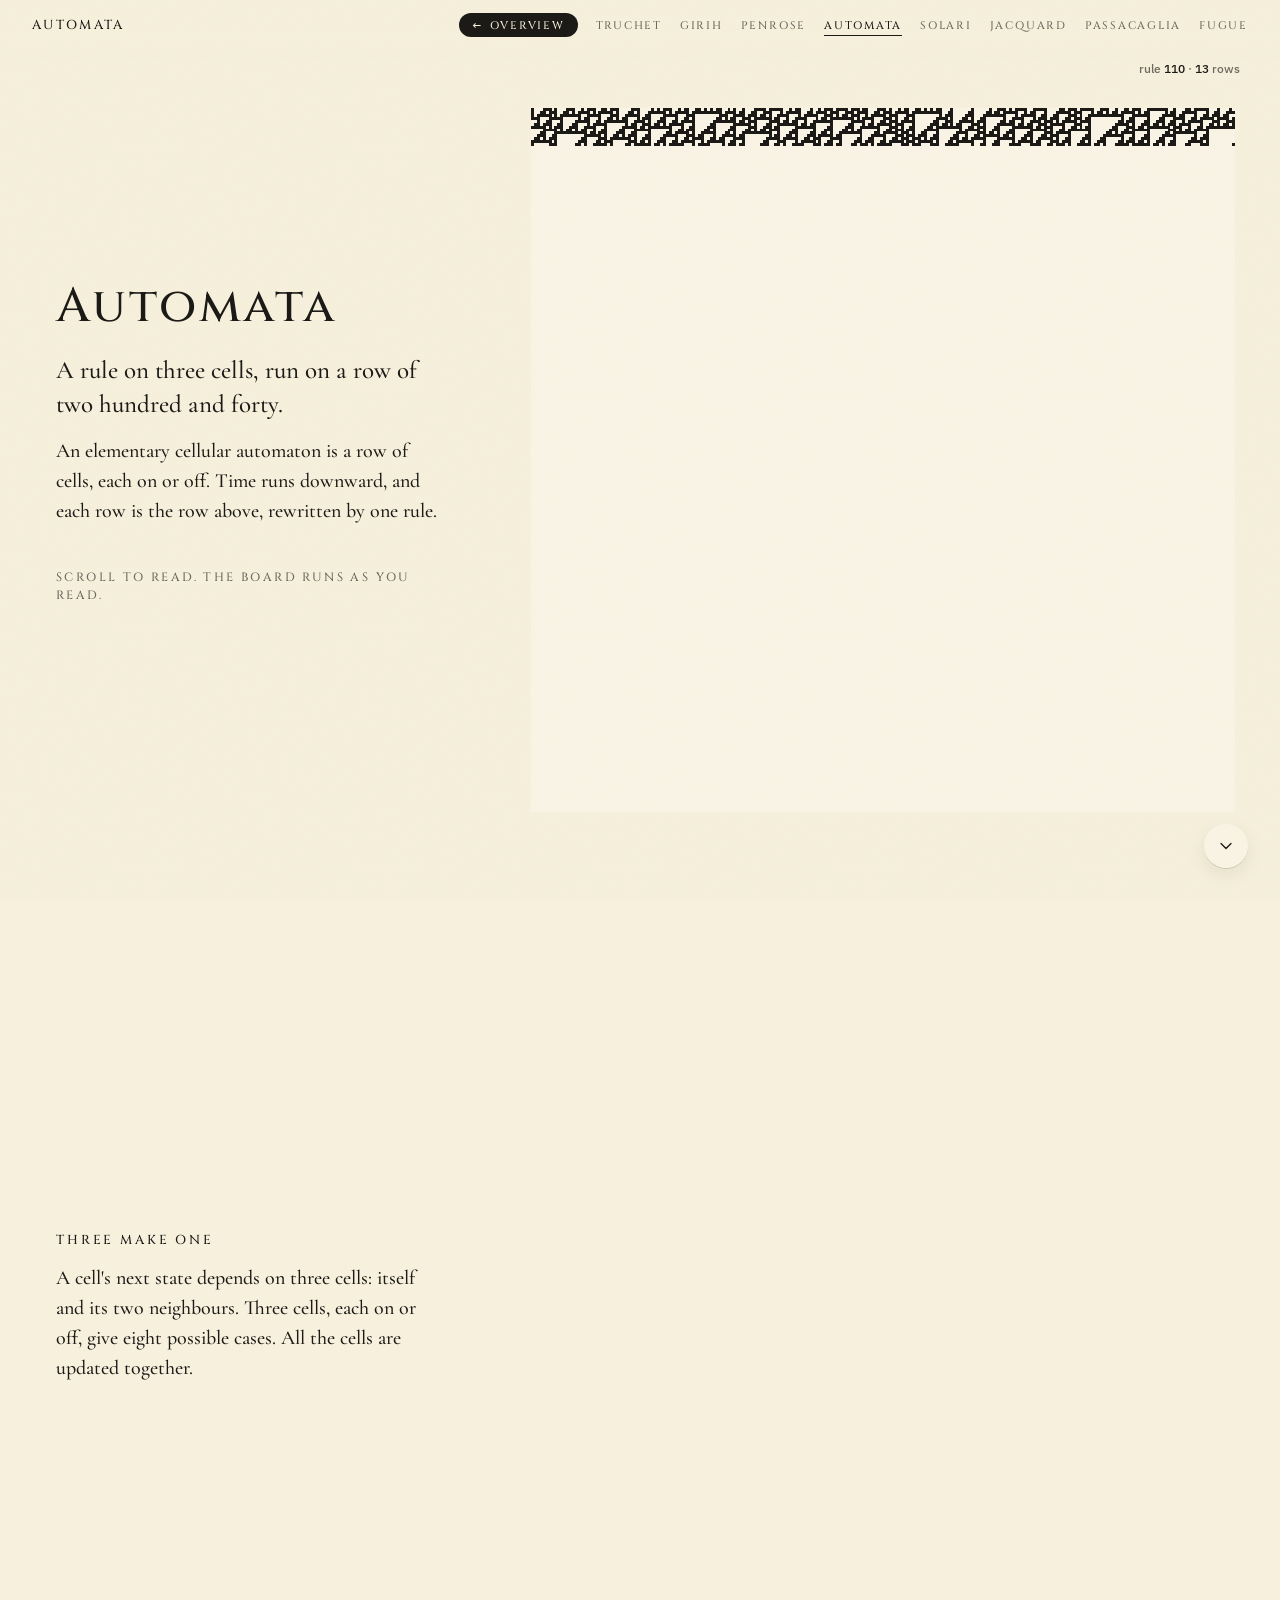
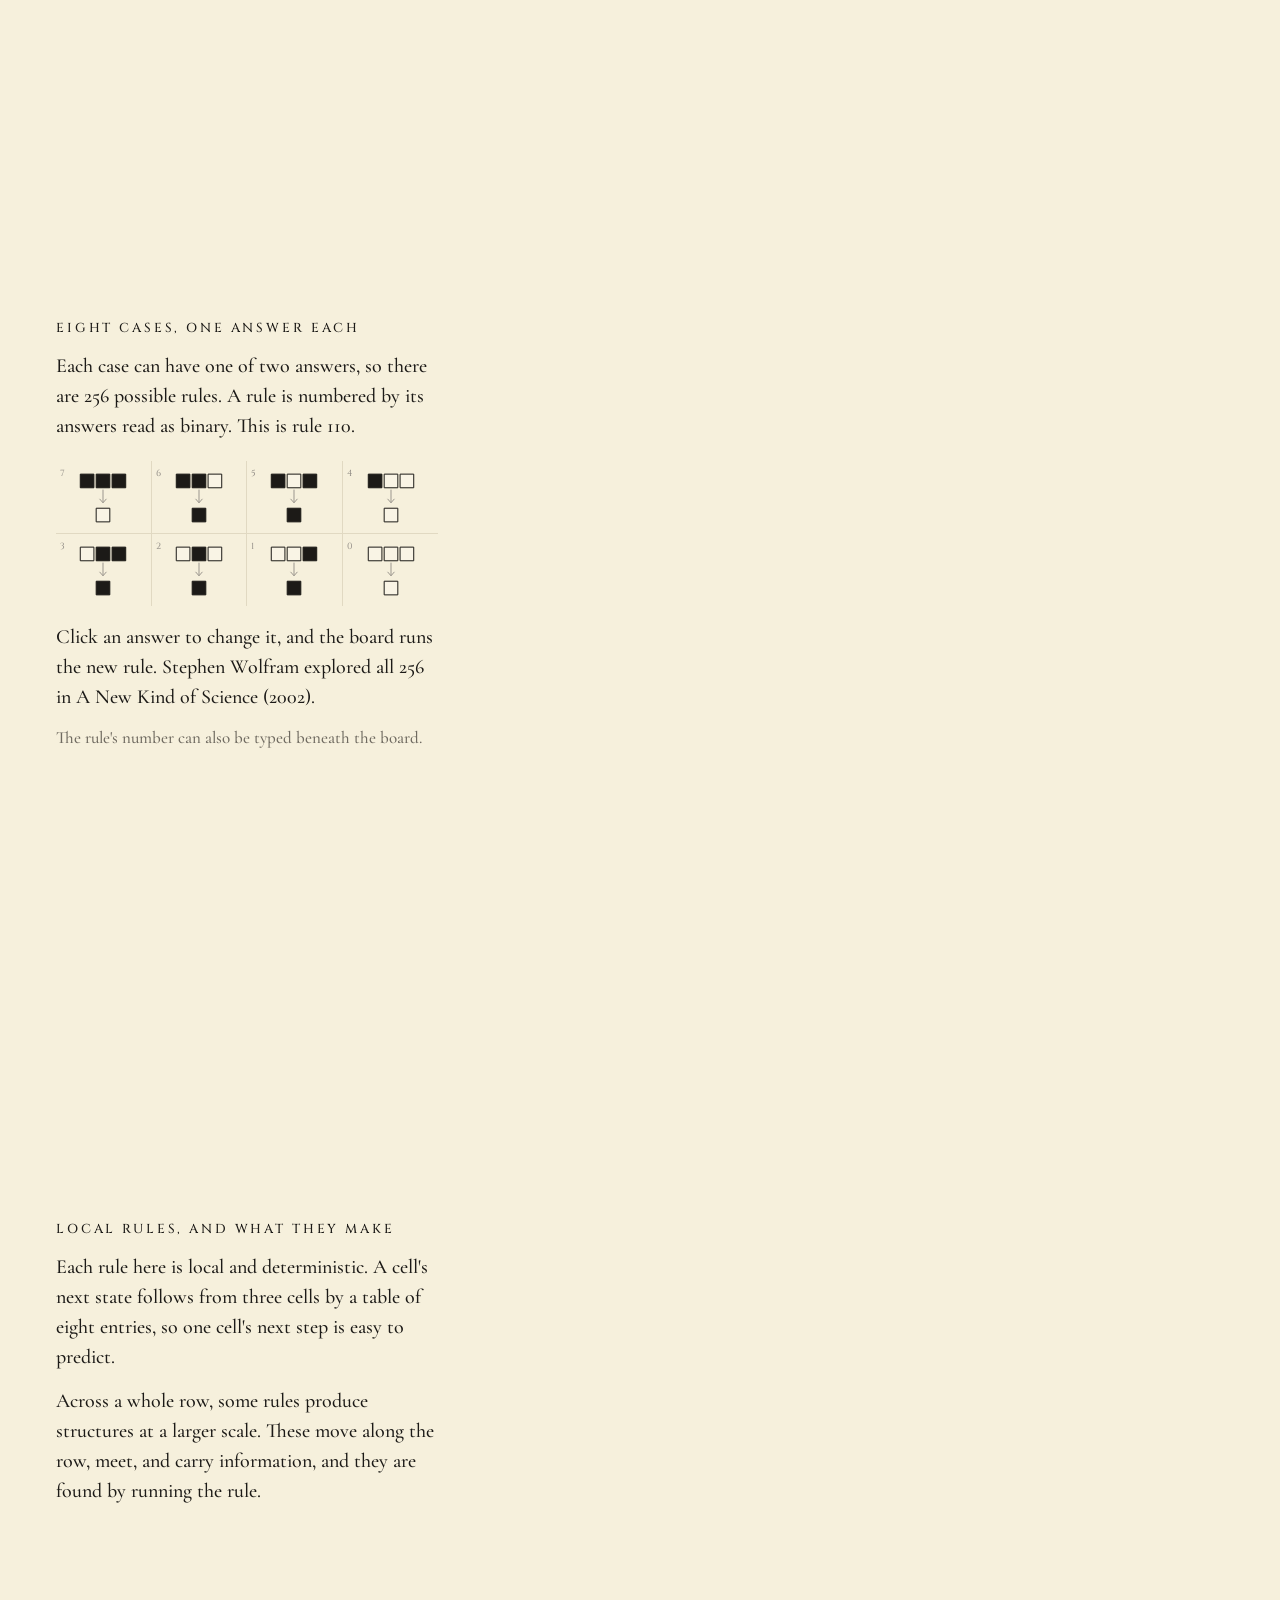
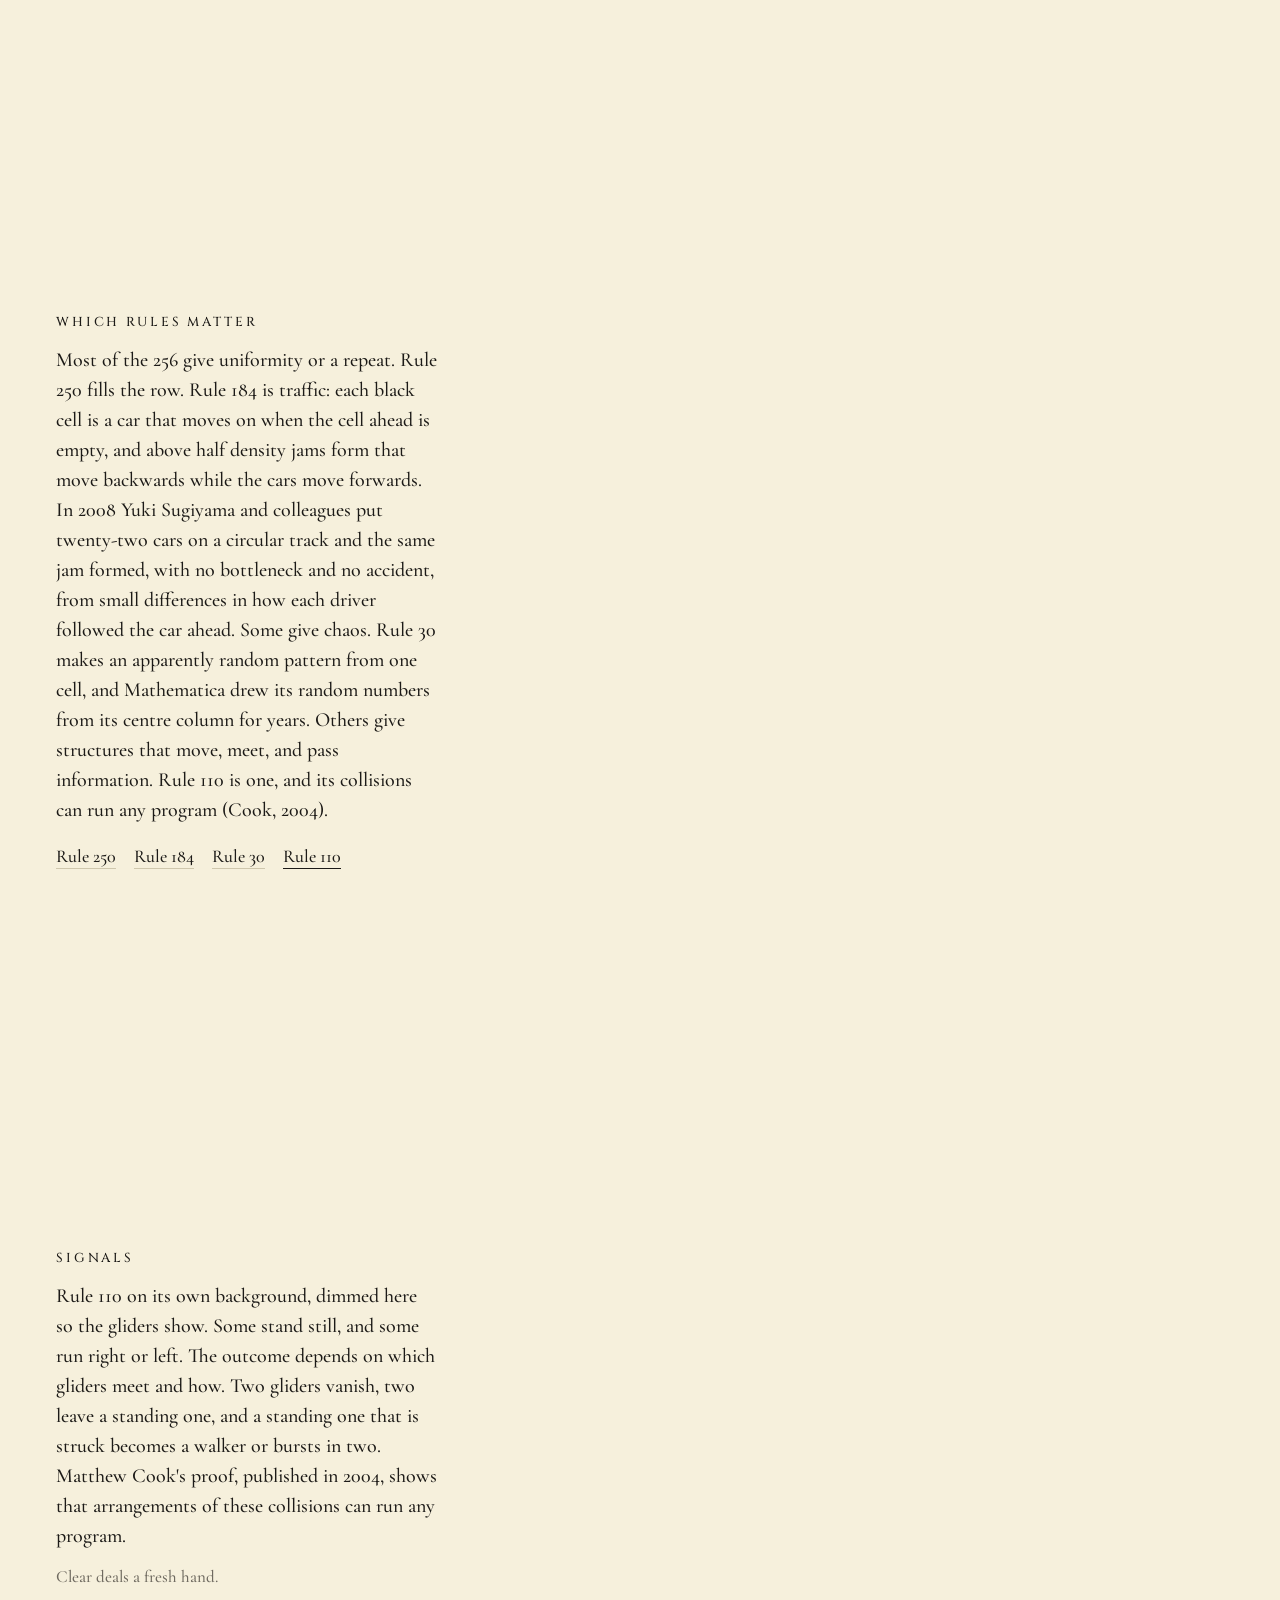
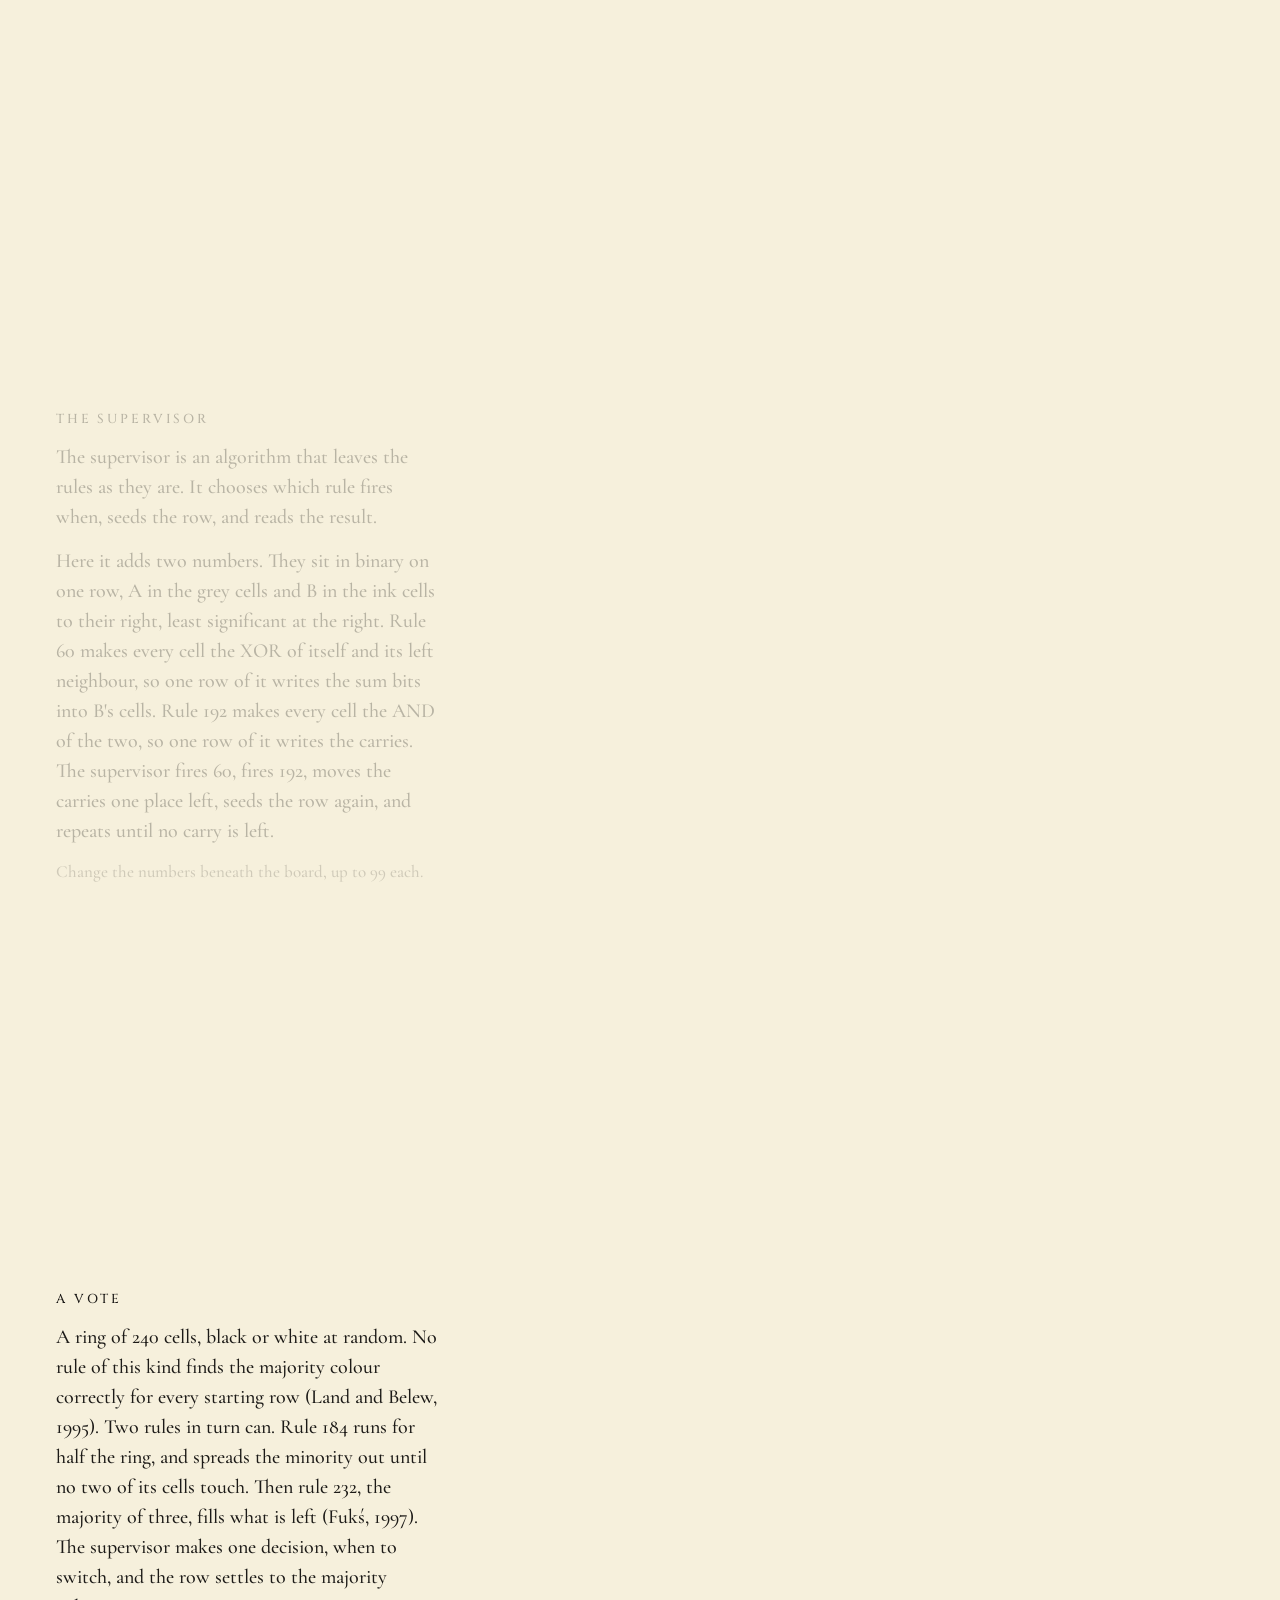
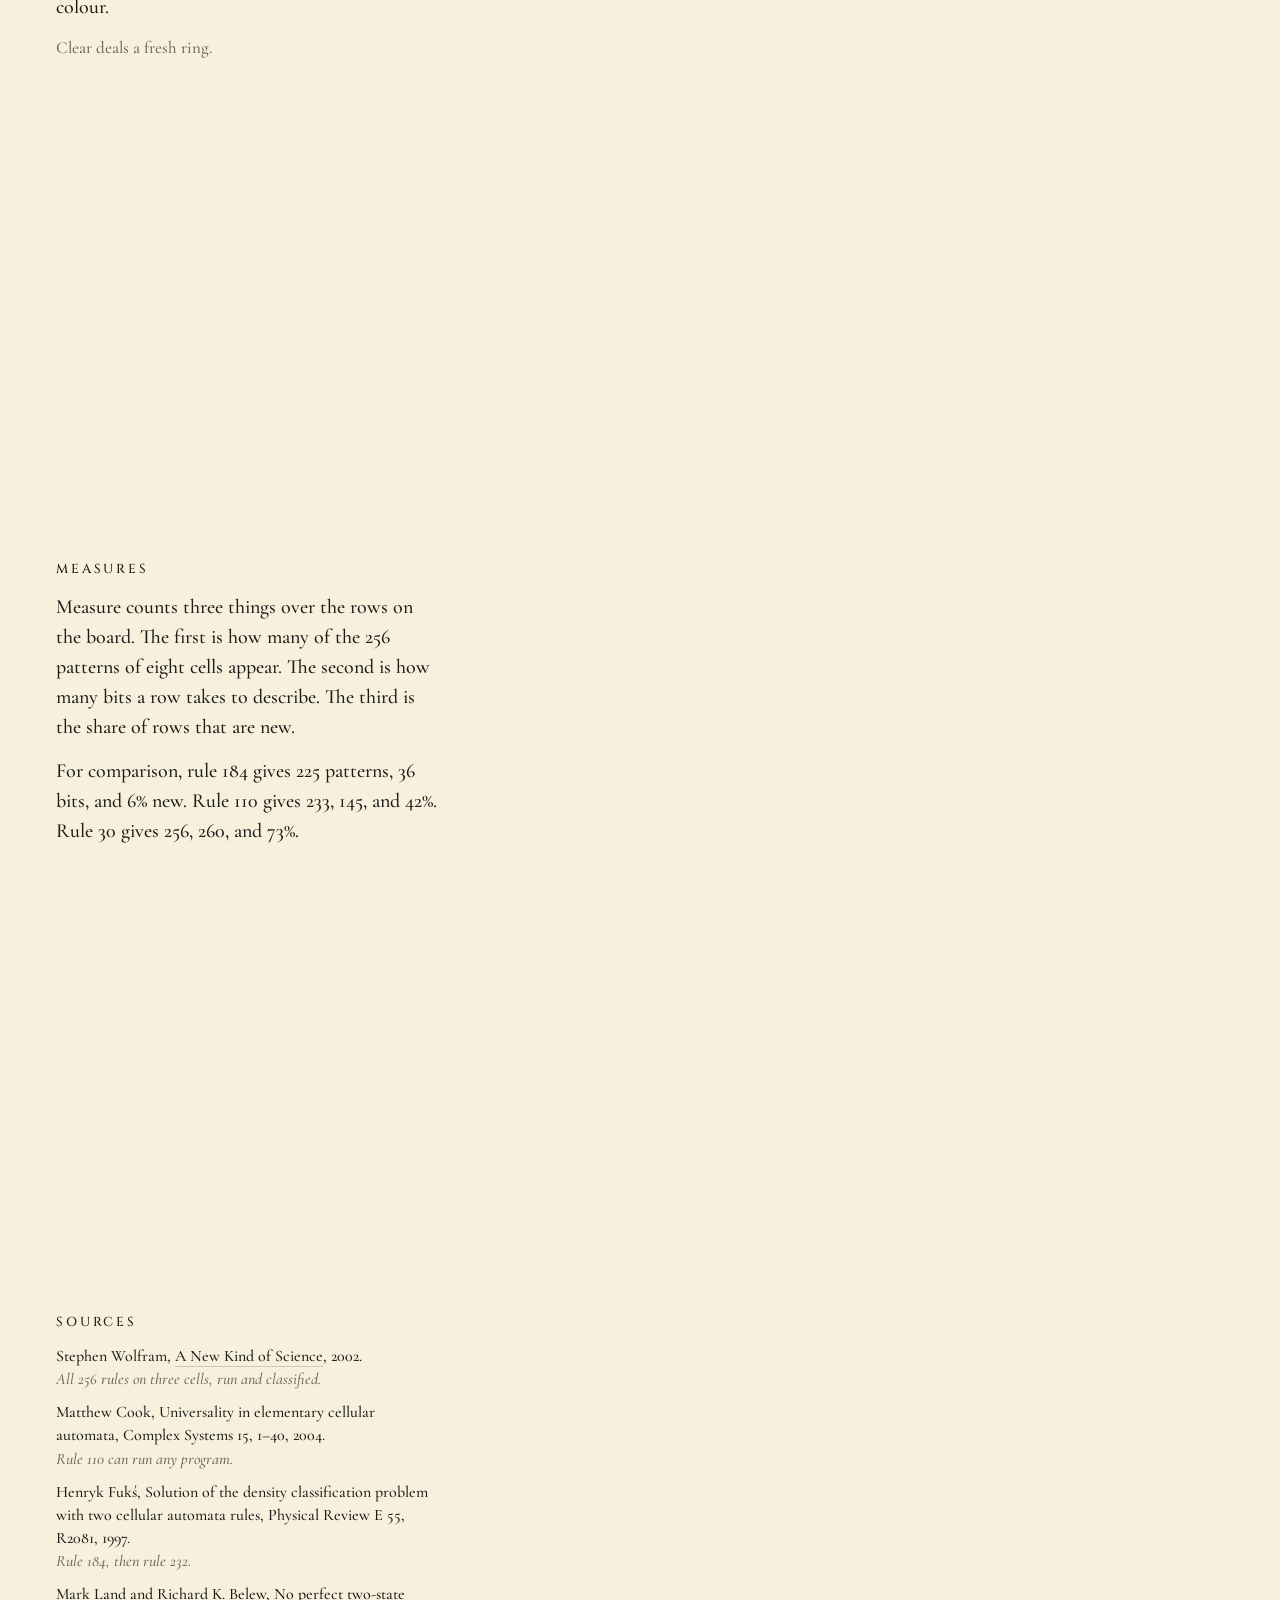
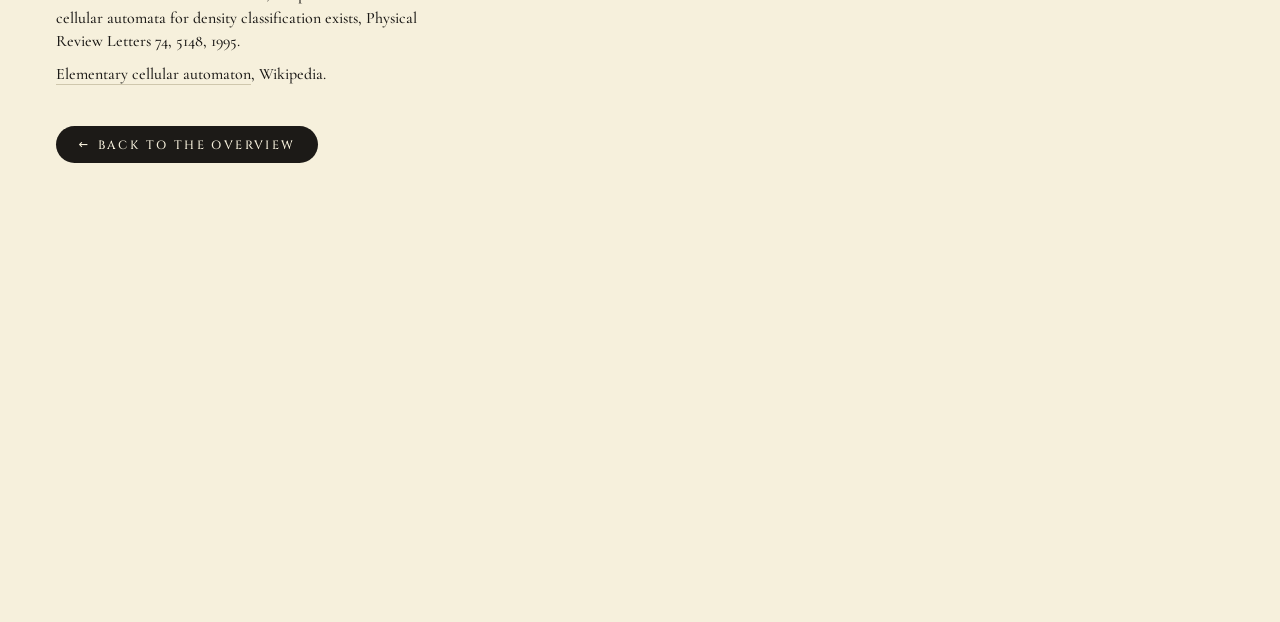
==== automata.html @ de3fa30e "The site as of 2026-10-13" ====
<!doctype html>
<html lang="en">
<head>
<meta charset="utf-8">
<meta name="robots" content="noindex, nofollow">
<meta name="viewport" content="width=device-width, initial-scale=1">
<title>Automata</title>
<link rel="stylesheet" href="https://fonts.googleapis.com/css2?family=Cinzel:wght@400;500;600&family=Cormorant+Garamond:ital,wght@0,500;0,600;1,500&family=IBM+Plex+Sans:ital,wght@0,400;0,500;0,600;1,400&display=swap">
<link rel="stylesheet" href="top.css?v=f32dc556">
<link rel="stylesheet" href="scroll.css?v=da4efe7e">
<style>
  /* the diagram: square cells, as large as the board allows */
  .board canvas { display: block; image-rendering: pixelated; cursor: crosshair; }
  .board.super { justify-content: flex-start; }
  /* what the example is doing, said above the board while it does it */
  .reading { position: absolute; top: 56px; left: 40px; right: 340px; margin: 0; font-size: 18px; line-height: 1.35; color: var(--ink); font-variant-numeric: tabular-nums; }
  /* a supervised example prints each row's meaning beside the row, the latest marked */
  .steps { position: absolute; inset: 0; pointer-events: none; }
  .steps p { position: absolute; right: 0; margin: 0; font-size: 15px; line-height: 18px; color: var(--ink); font-variant-numeric: tabular-nums; }
  .steps p b { font-family: var(--caps); font-weight: 500; font-size: 9px; letter-spacing: .12em; text-transform: uppercase; color: var(--muted); margin-right: 8px; }
  .steps p.now b { color: var(--warm); }
  .tools input { font-family: var(--sans); font-size: 12px; letter-spacing: 0; width: 3.2em; border: 0; border-bottom: 1px solid var(--line); background: none; color: var(--ink); text-align: center; padding: 0; }
  .tools input:focus { outline: none; border-bottom-color: var(--ink); }
  /* the rule as eight cases in the story: the three cells, an arrow down from the middle one, the cell it becomes */
  .cases { display: grid; grid-template-columns: repeat(4, 1fr); margin: 6px 0 16px; max-width: 26em; }
  .case { position: relative; padding: 12px 8px 10px; cursor: pointer; border-bottom: 1px solid rgba(207, 199, 173, .55); border-right: 1px solid rgba(207, 199, 173, .55); }
  .case:nth-child(4n) { border-right: 0; }
  .case:nth-last-child(-n+4) { border-bottom: 0; }
  .case svg { display: block; width: 48px; height: 50px; margin: 0 auto; overflow: visible; }
  .case .k { position: absolute; top: 6px; left: 4px; font-family: var(--caps); font-size: 9px; letter-spacing: .1em; color: var(--grey); }
  .case rect { stroke: var(--ink); stroke-width: 1; vector-effect: non-scaling-stroke; }
  .case path { stroke: var(--grey); fill: none; stroke-width: 1; stroke-linecap: round; stroke-linejoin: round; vector-effect: non-scaling-stroke; }
  @media (hover: hover) {
    .case:hover rect.out { stroke: var(--warm); stroke-width: 1.2; stroke-dasharray: 2 1.5; }
    .case:hover rect.out.on { fill: var(--plate) !important; }
    .case:hover rect.out.off { fill: var(--warm) !important; fill-opacity: .35; }
  }
  @media (max-width: 900px) { .reading { top: 50px; left: 12px; right: 12px; font-size: 15px; } .readout { display: none; } }
</style>
</head>
<body class="grain">
<header class="top">
  <a class="mark" href="#top">Automata</a>
  <nav class="nav"><a class="home" href="overview.html#scene=automata">Overview</a><a href="truchet.html">Truchet</a><a href="girih.html">Girih</a><a href="penrose.html">Penrose</a><a href="automata.html" class="here">Automata</a><a href="solari.html">Solari</a><a href="jacquard.html">Jacquard</a><a href="index.html">Passacaglia</a><a href="fugue.html">Fugue</a></nav>
</header>

<main class="scrolly">
  <div class="story">
    <section data-scene="row" id="top">
      <h1>Automata</h1>
      <p class="lead">A rule on three cells, run on a row of two hundred and forty.</p>
      <p>An elementary cellular automaton is a row of cells, each on or off. Time runs downward, and each row is the row above, rewritten by one rule.</p>
      <p class="cue">Scroll to read. The board runs as you read.</p>
    </section>
    <section data-scene="three">
      <h2>Three make one</h2>
      <p>A cell's next state depends on three cells: itself and its two neighbours. Three cells, each on or off, give eight possible cases. All the cells are updated together.</p>
    </section>
    <section data-scene="cases">
      <h2>Eight cases, one answer each</h2>
      <p>Each case can have one of two answers, so there are 256 possible rules. A rule is numbered by its answers read as binary. This is rule 110.</p>
      <div class="cases" id="cases"></div>
      <p>Click an answer to change it, and the board runs the new rule. Stephen Wolfram explored all 256 in A New Kind of Science (2002).</p>
      <p class="small">The rule's number can also be typed beneath the board.</p>
    </section>
    <section data-scene="local">
      <h2>Local rules, and what they make</h2>
      <p>Each rule here is local and deterministic. A cell's next state follows from three cells by a table of eight entries, so one cell's next step is easy to predict.</p>
      <p>Across a whole row, some rules produce structures at a larger scale. These move along the row, meet, and carry information, and they are found by running the rule.</p>
    </section>
    <section data-scene="kinds">
      <h2>Which rules matter</h2>
      <p>Most of the 256 give uniformity or a repeat. Rule 250 fills the row. Rule 184 is traffic: each black cell is a car that moves on when the cell ahead is empty, and above half density jams form that move backwards while the cars move forwards. In 2008 Yuki Sugiyama and colleagues put twenty-two cars on a circular track and the same jam formed, with no bottleneck and no accident, from small differences in how each driver followed the car ahead. Some give chaos. Rule 30 makes an apparently random pattern from one cell, and Mathematica drew its random numbers from its centre column for years. Others give structures that move, meet, and pass information. Rule 110 is one, and its collisions can run any program (Cook, 2004).</p>
      <div class="picks" id="kinds"><button data-rule="250">Rule 250</button><button data-rule="184">Rule 184</button><button data-rule="30">Rule 30</button><button data-rule="110">Rule 110</button></div>
    </section>
    <section data-scene="signals">
      <h2>Signals</h2>
      <p>Rule 110 on its own background, dimmed here so the gliders show. Some stand still, and some run right or left. The outcome depends on which gliders meet and how. Two gliders vanish, two leave a standing one, and a standing one that is struck becomes a walker or bursts in two. Matthew Cook's proof, published in 2004, shows that arrangements of these collisions can run any program.</p>
      <p class="small">Clear deals a fresh hand.</p>
    </section>
    <section data-scene="adder">
      <h2>The supervisor</h2>
      <p>The supervisor is an algorithm that leaves the rules as they are. It chooses which rule fires when, seeds the row, and reads the result.</p>
      <p>Here it adds two numbers. They sit in binary on one row, A in the grey cells and B in the ink cells to their right, least significant at the right. Rule 60 makes every cell the XOR of itself and its left neighbour, so one row of it writes the sum bits into B's cells. Rule 192 makes every cell the AND of the two, so one row of it writes the carries. The supervisor fires 60, fires 192, moves the carries one place left, seeds the row again, and repeats until no carry is left.</p>
      <p class="small">Change the numbers beneath the board, up to 99 each.</p>
    </section>
    <section data-scene="vote">
      <h2>A vote</h2>
      <p>A ring of 240 cells, black or white at random. No rule of this kind finds the majority colour correctly for every starting row (Land and Belew, 1995). Two rules in turn can. Rule 184 runs for half the ring, and spreads the minority out until no two of its cells touch. Then rule 232, the majority of three, fills what is left (Fukś, 1997). The supervisor makes one decision, when to switch, and the row settles to the majority colour.</p>
      <p class="small">Clear deals a fresh ring.</p>
    </section>
    <section data-scene="measure">
      <h2>Measures</h2>
      <p>Measure counts three things over the rows on the board. The first is how many of the 256 patterns of eight cells appear. The second is how many bits a row takes to describe. The third is the share of rows that are new.</p>
      <p>For comparison, rule 184 gives 225 patterns, 36 bits, and 6% new. Rule 110 gives 233, 145, and 42%. Rule 30 gives 256, 260, and 73%.</p>
    </section>
    <section data-scene="free">
      <h2>Sources</h2>
      <ol class="refs">
        <li>Stephen Wolfram, <a href="https://www.wolframscience.com/nks/">A New Kind of Science</a>, 2002.<span>All 256 rules on three cells, run and classified.</span></li>
        <li>Matthew Cook, Universality in elementary cellular automata, Complex Systems 15, 1–40, 2004.<span>Rule 110 can run any program.</span></li>
        <li>Henryk Fukś, Solution of the density classification problem with two cellular automata rules, Physical Review E 55, R2081, 1997.<span>Rule 184, then rule 232.</span></li>
        <li>Mark Land and Richard K. Belew, No perfect two-state cellular automata for density classification exists, Physical Review Letters 74, 5148, 1995.</li>
        <li><a href="https://en.wikipedia.org/wiki/Elementary_cellular_automaton">Elementary cellular automaton</a>, Wikipedia.</li>
      </ol>
      <p class="back"><a href="overview.html#scene=automata">Back to the overview</a></p>
    </section>
  </div>

  <div class="hold">
    <p class="reading" id="read"></p>
    <div class="board" id="board"><canvas id="cv" width="240" height="240" aria-label="the space-time diagram, time downward"></canvas><div class="steps" id="steps" aria-hidden="true"></div></div>
    <div class="readout" id="readout"></div>
    <div class="tools" id="tools">
      <div class="grp" id="g-run"><button id="run">Run</button><button id="step">Step</button><button id="reset">Clear</button></div>
      <div class="grp" id="g-start"><span class="lbl">Start</span><button class="ring" data-start="random">Random</button><button class="ring" data-start="one">One cell</button></div>
      <div class="grp" id="g-rule"><span class="lbl">Rule</span><input type="text" id="rule" value="110" inputmode="numeric" aria-label="rule number"></div>
      <div class="grp" id="g-sum"><input type="text" id="a" value="7" inputmode="numeric" aria-label="first number"><span class="lbl">+</span><input type="text" id="b" value="5" inputmode="numeric" aria-label="second number"><button id="add">Add</button></div>
      <div class="grp" id="g-measure"><button id="measure">Measure</button></div>
    </div>
  </div>
</main>
<script src="scroll.js?v=a047a0cb"></script>
<script>
const $ = id => document.getElementById(id);
let measured = null, plain = { W: 240, H: 240, pace: 1 };   // the measures once taken; the size and pace of a passage that is not an example
let W = 240, H = 240;
const cv = document.getElementById("cv"), ctx = cv.getContext("2d");
let rule = 110, start = "random", running = false, timer = null;
let rows = [], seed = null, history = [], total = 0;   // total: the index of the last row computed
let masks = [];                                         // for each row on show, which cells are rule 110's background (Signals only)
let edges = null;                                       // null: a ring; [left, right]: fixed cells beyond the ends
let scene = null, state = {}, deals = 0;                // the example in play, what it remembers about this run, and how many hands of gliders

function setSize(w, h = 240) { W = w; H = h; cv.width = W; cv.height = H; fitCanvas(); }
function firstRow() {
  if (scene) return scene.start();
  const r = new Uint8Array(W);
  if (start === "random") { for (let i = 0; i < W; i++) r[i] = Math.random() < .5 ? 1 : 0; }
  else r[W >> 1] = 1;
  return r;
}
function nextRow(r) {
  const out = new Uint8Array(W);
  for (let i = 0; i < W; i++) {
    const l = i > 0 ? r[i - 1] : (edges ? edges[0] : r[W - 1]);
    const rr = i < W - 1 ? r[i + 1] : (edges ? edges[1] : r[0]);
    out[i] = (rule >> ((l << 2) | (r[i] << 1) | rr)) & 1;
  }
  return out;
}
function reset() {
  stop();
  state = {};
  if (!scene) setSize(plain.W, plain.H);
  seed = firstRow();
  rows = [seed]; history = [seed]; total = 0;
  masks = scene && scene.dim ? [scene.mask ? scene.mask(seed, "seed") : etherMask(seed)] : [];
  clearMeasures(); draw();
  updateRead(); drawSteps();
  if (scene && scene.auto) run();                     // a supervised scene runs on its own
}
function step() {
  const r = nextRow(rows[rows.length - 1]);
  rows.push(r); history.push(r); total++;
  if (scene && scene.dim) masks.push(etherMask(r));
  if (rows.length > H) { rows.shift(); if (masks.length) masks.shift(); }
  if (history.length > 2000) history.shift();
  if (scene && scene.watch) scene.watch(r);
}
function advance() { if (scene && scene.tick) scene.tick(); else step(); }   // a supervised scene orders its own rules
function show() { draw(); counts(); updateRead(); drawSteps(); }
// a supervised scene's lines, one beside the row it explains, the latest marked
function drawSteps() {
  const box = document.getElementById("steps");
  if (!scene || !scene.lines) { box.innerHTML = ""; return; }
  const lines = scene.lines(), rect = cv.getBoundingClientRect(), brect = document.getElementById("board").getBoundingClientRect();
  const rowH = rect.height / H, left = rect.right - brect.left + 24, top = rect.top - brect.top, first = total - (rows.length - 1);
  box.innerHTML = "";
  lines.forEach((l, i) => {
    const y = l.row - first; if (y < 0 || y >= H) return;
    const p = document.createElement("p");
    p.innerHTML = (l.label ? `<b>${l.label}</b>` : "") + l.text;
    if (i === lines.length - 1) p.className = "now";
    p.style.left = `${left}px`; p.style.top = `${top + y * rowH + (rowH - 18) / 2}px`;
    box.appendChild(p);
  });
}
function draw() {
  const img = ctx.createImageData(W, H), d = img.data;
  for (let y = 0; y < H; y++) {
    const r = rows[y], m = masks[y];
    for (let x = 0; x < W; x++) {
      const on = r ? r[x] : 0, k = (y * W + x) * 4;
      if (m && m[x]) { if (on) { d[k] = 0xcd; d[k + 1] = 0xc8; d[k + 2] = 0xbb; } else { d[k] = 0xf9; d[k + 1] = 0xf4; d[k + 2] = 0xe5; } }   // the background, dimmed
      else if (m && !on) { d[k] = 0xef; d[k + 1] = 0xd5; d[k + 2] = 0xb2; }                                                              // inside a glider, its white cells warmed
      else if (on) { d[k] = 0x1c; d[k + 1] = 0x1a; d[k + 2] = 0x17; }
      else if (scene && scene.markRow !== undefined && total - (rows.length - 1) + y === scene.markRow) { d[k] = 0xef; d[k + 1] = 0xd5; d[k + 2] = 0xb2; }   // the row where the supervisor switched
      else { d[k] = 0xf9; d[k + 1] = 0xf4; d[k + 2] = 0xe5; }
      d[k + 3] = 255;
    }
  }
  ctx.putImageData(img, 0, 0);
}
function run() {
  if (running) return stop();
  running = true; $("run").textContent = "Pause";
  let frame = 0;
  const tick = () => {                                                              // one row a frame, so the rows can be watched arriving; a supervised scene sets its own pace
    if (++frame % ((scene && scene.pace) || plain.pace || 1) === 0) { advance(); show(); }
    if (scene && scene.finished && scene.finished()) return stop();
    timer = requestAnimationFrame(tick);
  };
  timer = requestAnimationFrame(tick);
}
function stop() {
  running = false; $("run").textContent = "Run";
  if (timer) cancelAnimationFrame(timer); timer = null;
}

// the examples: each sets a rule, the edges and the first row, and reads the diagram back in words
const count = r => { let n = 0; for (let i = 0; i < r.length; i++) n += r[i]; return n; };
const last = () => rows[rows.length - 1];
const plural = (n, one, many) => n === 1 ? one : many;
// rule 110's background, and its gliders cut from it: each string starts where the background does and ends where it starts again
const ETHER = "00010011011111".split("").map(Number);
const GLIDERS = {
  A:  "000100110111110001001101001101111100010011011111",   // runs right, two cells every three rows
  D:  "00010011011111000111111001101111100010011011111",    // walks right, two cells every ten rows
  C:  "000100110111110001110110101111100010011011111",      // stands still
  C2: "0001001101111100000010011011111",                    // stands still
  C3: "000100110111110100111001101111100010011011111",      // stands still
  B:  "000100110111110001111100010011011111",               // runs left, two cells every four rows
  E:  "000100110111110000000010011011111",                  // runs left, four cells every fifteen rows
};
const FIRST_DEAL = [2, "C", 1, "E", 1, "D", 1, "C"];        // numbers are stretches of background, fourteen cells each
function dealGliders() {
  const pick = a => a[Math.floor(Math.random() * a.length)];
  const names = [pick(["A", "A", "D"]), pick(["C", "C2", "C3"]), pick(["B", "E", "E"])];
  for (let i = Math.random() < .5 ? 1 : 2; i > 0; i--) names.push(pick(Object.keys(GLIDERS)));
  for (let i = names.length - 1; i > 0; i--) { const j = Math.floor(Math.random() * (i + 1)); [names[i], names[j]] = [names[j], names[i]]; }
  const parts = [];
  for (const n of names) parts.push(pick([1, 1, 2]), n);
  const width = p => p.reduce((s, x) => s + (typeof x === "number" ? 14 * x : GLIDERS[x].length), 0);
  while (width(parts) > 300 && parts.length > 6) parts.splice(parts.length - 2, 2);
  return parts;
}
function etherRow(parts) {
  let s = "";
  for (const p of parts) s += typeof p === "number" ? ETHER.join("").repeat(p) : GLIDERS[p];
  setSize(s.length);
  return Uint8Array.from(s, Number);
}
function isEther(r, i) {            // the 28 cells around i match the background in some phase
  for (let d = 0; d < 14; d++) {
    let ok = true;
    for (let j = -14; j < 14 && ok; j++) if (r[(i + j + W) % W] !== ETHER[(((j + d) % 14) + 14) % 14]) ok = false;
    if (ok) return true;
  }
  return false;
}
function etherMask(r) {             // 1 where the row is background
  const e = new Uint8Array(W);
  for (let i = 0; i < W; i++) e[i] = isEther(r, i) ? 1 : 0;
  return e;
}
function gliders(e) {               // how many separate disturbances of the background the row holds
  let any = 0, n = 0;
  for (let i = 0; i < W; i++) { any += e[i]; if (!e[i] && e[(i - 1 + W) % W]) n++; }
  return any ? n : 1;
}
const SCENES = {
  signals: {
    rule: 110, edges: null,
    dim: true,
    start() { return etherRow(deals++ ? dealGliders() : FIRST_DEAL); },
    read() {
      const n = gliders(masks[masks.length - 1]);
      return n ? `${n} ${plural(n, "glider", "gliders")} on the background` : "no gliders left: Clear deals a fresh hand";
    },
  },
};
// the supervisor: an algorithm over the rules that never touches one. It chooses which rule
// fires when, seeds the row, and reads it. showRule changes the rule on show without leaving
// the scene, as setRule would
function showRule(n) { rule = n; document.getElementById("rule").value = n; drawCases(); }
const NB = 8;                                    // bits a number may have on the adder's row: two numbers up to 99, a sum under 256
const bits = (n, w = NB) => n.toString(2).padStart(w, "0");
const trim = s => s.replace(/^0+(?=\d)/, "");
SCENES.adder = {
  rule: 60, edges: [0, 0], W: 2 * NB + 2, H: 26, dim: true, pace: 66, auto: true,
  input() {
    const a = Math.max(0, Math.min(99, +document.getElementById("a").value | 0)), b = Math.max(0, Math.min(99, +document.getElementById("b").value | 0));
    document.getElementById("a").value = a; document.getElementById("b").value = b; return [a, b];
  },
  seedRow(a, b) {
    const r = new Uint8Array(W);
    for (let i = 0; i < NB; i++) { const x = W - 2 - 2 * i; r[x] = (a >> i) & 1; r[x + 1] = (b >> i) & 1; }
    return r;
  },
  odd(r) { let n = 0; for (let i = 0; i < NB; i++) n |= r[W - 1 - 2 * i] << i; return n; },   // the number written in B's cells
  mask() { const m = new Uint8Array(W); for (let x = 0; x < W; x += 2) m[x] = 1; return m; },   // A's cells grey, B's cells ink and warm, on every row; the results land in B's cells
  width() { return Math.max(1, (state.a + state.b).toString(2).length); },   // digits enough for the sum
  bin(n) { return bits(n, this.width()); },
  start() {
    const [a, b] = this.input();
    Object.assign(state, { a, b, sum: a, carry: b, round: 0, phase: 0, done: false, log: [], lines: [] });
    setSize(2 * this.width() + 2, this.H);             // only the columns the sum needs, so the cells are large
    showRule(60);
    state.lines.push({ row: 0, label: "seed", text: `A is ${a}, ${this.bin(a)}, in the grey cells; B is ${b}, ${this.bin(b)}, in the ink cells` });
    return this.seedRow(a, b);
  },
  lines() { return state.lines; },
  push(r) { rows.push(r); history.push(r); total++; masks.push(this.mask()); },
  tick() {
    if (state.done) return;
    const seedRow = this.seedRow(state.sum, state.carry);
    if (state.phase === 0) {
      showRule(60); const r = nextRow(seedRow); this.push(r); state.next = this.odd(r); state.phase = 1;
      state.lines.push({ row: total, label: "rule 60", text: `each B cell becomes A xor B: the sum bits, ${this.bin(state.next)}` });
    } else if (state.phase === 1) {
      showRule(192); const r = nextRow(seedRow); this.push(r); const c = this.odd(r);
      state.round++; state.log.push([state.next, c]); state.sum = state.next; state.carry = c << 1; state.phase = 2;
      state.lines.push({ row: total, label: "rule 192", text: c ? `each B cell becomes A and B: the carries, ${this.bin(c)}` : `each B cell becomes A and B: no carry, so ${this.bin(state.sum)} is the sum, ${state.sum}` });
    } else {
      if (state.carry === 0) { state.done = true; return; }
      this.push(this.seedRow(state.sum, state.carry)); state.phase = 0;
      state.lines.push({ row: total, label: "seed", text: `A takes the sum bits, ${this.bin(state.sum)}; B the carries moved one place left, ${this.bin(state.carry)}` });
    }
  },
  finished() { return state.done; },
  read() {
    const { a, b, round, phase, done, sum, carry, log, next } = state;
    if (done) return `${a} + ${b} = ${sum}, in ${round} ${plural(round, "round", "rounds")}. The cells did every XOR and AND. The supervisor only chose which rule fired when.`;
    if (round === 0 && phase === 0) return `Adding ${a} and ${b}. Two numbers in binary on one row, A in grey, B in ink. The supervisor fires rule 60 first.`;
    if (phase === 1) return `Round ${round + 1}. Rule 60 has fired: each B cell is now A xor B, the sum bits ${this.bin(next)}. Next the supervisor fires rule 192 on the same seed, for the carries.`;
    if (phase === 2) {
      const [s, c] = log[log.length - 1];
      return c ? `Round ${round}. Rule 192 has fired: each B cell is now A and B, the carries ${this.bin(c)}. The supervisor moves them one place left and seeds the row again.`
               : `Round ${round}. Rule 192 has fired and found no carry, so the sum stands: ${this.bin(s)}, which is ${s}.`;
    }
    return `Round ${round + 1}. Seeded again: A holds the sum so far, ${this.bin(sum)}, and B the carries, ${this.bin(carry)}. Rule 60 next.`;
  },
};
SCENES.vote = {
  rule: 184, edges: null, W: 240, H: 240, pace: 1, auto: true,
  markRow: 120,
  start() {
    const r = new Uint8Array(W); do { for (let i = 0; i < W; i++) r[i] = Math.random() < .5 ? 1 : 0; } while (count(r) * 2 === W);
    showRule(184); state.done = false;
    state.lines = [{ row: 0, label: "rule 184", text: `${count(r)} black, ${W - count(r)} white. Black moves right, white left; pairs that meet annihilate` }];
    return r;
  },
  lines() { return state.lines; },
  tick() {
    if (state.done) return;
    if (total < this.markRow) { if (rule !== 184) showRule(184); step(); }
    else {
      if (rule !== 232) { showRule(232); state.lines.push({ row: total, label: "rule 232", text: "the supervisor switches: each cell now takes the majority of its three" }); }
      step(); const r = last(), q = rows[rows.length - 2];
      if (r.every((v, i) => v === q[i])) { state.done = true; const b = count(seed), now = count(r); state.lines.push({ row: total, label: "settled", text: now === W ? `all black: black had the majority, ${b} to ${W - b}` : now === 0 ? `all white: white had the majority, ${W - b} to ${b}` : "mixed" }); }
    }
  },
  finished() { return state.done; },
  read() {
    const b = count(seed), w = W - b, now = count(last()), head = `${b} black and ${w} white at the start.`;
    if (total < this.markRow) return `Which colour has the majority? ${head} Rule 184 running, row ${total} of ${this.markRow}. ${now} black now.`;
    if (!state.done) return `${head} The supervisor switched to rule 232 at row ${this.markRow}. ${now} black now.`;
    const colour = now === W ? "all black" : now === 0 ? "all white" : "mixed";
    return `${head} Settled ${colour} at row ${total}: ${(now === W) === (b > w) && colour !== "mixed" ? "the majority, decided exactly by two rules and one switch" : "not the majority this time"}.`;
  },
};
function setScene(key) {
  if (SCENES[key] !== scene) deals = 0;                 // a fresh visit starts with the first deal
  scene = SCENES[key] || null;
  if (scene) { rule = scene.rule; edges = scene.edges; start = "scene"; $("board").classList.toggle("super", !!scene.lines); setSize(scene.W || 240, scene.H || 240); }
  else { edges = null; if (start === "scene") start = "random"; setSize(plain.W, plain.H); }
  $("board").classList.toggle("super", !!(scene && scene.lines)); fitCanvas();
  $("rule").value = rule; drawCases(); syncButtons();
  reset();
}
// what the example is doing, said above the board while it does it
function updateRead() { $("read").textContent = scene ? scene.read() : ""; }
function syncButtons() {
  document.querySelectorAll("#g-start button").forEach(b => b.classList.toggle("on", !scene && b.dataset.start === start));
  document.querySelectorAll("#kinds button").forEach(b => b.classList.toggle("on", !scene && +b.dataset.rule === rule));
}

// the rule as eight cases, the answer under each
function drawCases() {
  const box = document.getElementById("cases");
  box.innerHTML = "";
  for (let k = 7; k >= 0; k--) {
    const bit = (rule >> k) & 1;
    const div = document.createElement("div");
    div.className = "case"; div.title = "click to change the answer";
    // the three cells in a row; from the middle one a single arrow down to the cell it becomes; the case number at the corner
    const c = (x, y, on, cls) => `<rect class="${cls || ""}" x="${x}" y="${y}" width="6" height="6" fill="${on ? "#1c1a17" : "#f9f4e5"}"/>`;
    div.innerHTML = `<span class="k">${k}</span><svg viewBox="-.5 -.5 21 22">${c(0, 0, k & 4)}${c(7, 0, k & 2)}${c(14, 0, k & 1)}` +
      `<path d="M10 7v5.5M8.6 11l1.4 1.6 1.4-1.6"/>${c(7, 15, bit, "out " + (bit ? "on" : "off"))}</svg>`;
    div.addEventListener("click", () => setRule(rule ^ (1 << k)));
    box.appendChild(div);
  }
}

// the measures, on demand
function lz76(s) {
  const n = s.length; if (n < 2) return n;
  let i = 0, k = 1, l = 1, c = 1, kmax = 1;
  for (;;) {
    if (s[i + k - 1] === s[l + k - 1]) { k++; if (l + k > n) { c++; break; } }
    else { if (k > kmax) kmax = k; i++; if (i === l) { c++; l += kmax; if (l + 1 > n) break; i = 0; k = 1; kmax = 1; } else k = 1; }
  }
  return c;
}
function measure() {
  const grid = history.slice(-H), T = grid.length; if (T < 2) return;
  const seen = new Set();
  for (const r of grid) for (let i = 0; i + 8 <= W; i++) { let v = 0; for (let j = 0; j < 8; j++) v = (v << 1) | r[i + j]; seen.add(v); }
  const flat = new Uint8Array(T * W); for (let t = 0; t < T; t++) flat.set(grid[t], t * W);
  const bits = lz76(flat) * (Math.log2(flat.length) + 1) / T;
  const vals = [];
  for (let t = 8; t < T; t += Math.max(1, Math.floor(T / 30))) {
    let best = 0;
    for (let u = 0; u < t; u++) { const a = grid[u]; for (let sh = 0; sh < W; sh += 3) { let m = 0; const b = grid[t]; for (let x = 0; x < W; x++) if (a[(x + sh) % W] === b[x]) m++; if (m > best) best = m; } }
    vals.push(1 - Math.max(0, (best / W - .5) / .5));
  }
  const nov = vals.reduce((a, b) => a + b, 0) / vals.length;
  measured = { vocab: seen.size, bits: bits.toFixed(0), nov: Math.round(nov * 100) };
  counts();
}
function clearMeasures() { measured = null; counts(); }

// ---------------------------------------------------------------- the scrolled page: each passage sets the board, and the board runs
// the counts at the top right: the rule, the rows, and the measures once taken
function counts() {
  const m = measured;
  $("readout").innerHTML = `rule <b>${rule}</b> · <b>${(total + 1).toLocaleString("en-GB")}</b> ${total ? "rows" : "row"}` +
    (m ? `<br><b>${m.vocab}</b> local patterns of 256 · <b>${m.bits}</b> bits per row · <b>${m.nov}%</b> rows new` : "");
}
// the diagram as large as the board allows, square cells; a supervised scene leaves room at its right for the lines
function fitCanvas() {
  const box = $("board"), bw0 = box.clientWidth || 700, bh = box.clientHeight || 600;
  const bw = scene && scene.lines ? bw0 * .45 : bw0, s = Math.min(bw / W, bh / H);
  cv.style.width = Math.max(1, Math.floor(W * s)) + "px"; cv.style.height = Math.max(1, Math.floor(H * s)) + "px";
}
function setRule(n) {
  rule = Math.max(0, Math.min(255, n | 0)); $("rule").value = rule;
  if (scene && rule !== scene.rule) {   // the example is left behind; the diagram runs on under the new rule
    scene = null; masks = []; if (start === "scene") start = "random";
    $("board").classList.remove("super"); fitCanvas(); drawSteps(); updateRead();
  }
  dirty = true; syncButtons(); drawCases(); counts();
}

let current = null, dirty = false;
const saved = {};               // a passage the reader has changed keeps its board
const PASSAGES = {
  row:      { rule: 110, start: "random", tools: [] },
  three:    { rule: 110, start: "random", W: 48, H: 48, pace: 6, tools: [] },
  cases:    { rule: 110, start: "one", tools: ["g-rule", "g-start", "g-run"] },
  local:    { rule: 110, start: "random", tools: ["g-run"] },
  kinds:    { rule: 184, start: "random", tools: ["g-start", "g-run"] },
  signals:  { example: "signals", tools: ["g-run"] },
  adder:    { example: "adder", tools: ["g-sum"] },
  vote:     { example: "vote", tools: ["g-run"] },
  measure:  { rule: 110, start: "random", tools: ["g-run", "g-start", "g-rule", "g-measure"] },
  free:     { tools: [] },
};
// the controls each passage needs, and no others
const GROUPS = ["g-run", "g-start", "g-rule", "g-sum", "g-measure"];
function applyTools(list) { const want = new Set(list || []); for (const id of GROUPS) $(id).hidden = !want.has(id); $("tools").hidden = want.size === 0; }
const sceneKey = () => Object.keys(SCENES).find(k => SCENES[k] === scene) || null;
function snapshot() {
  return { scene: sceneKey(), rule, edges, start, W, H, plain: { ...plain }, rows: rows.slice(), history: history.slice(), total, masks: masks.slice(),
           seed, state: structuredClone(state), measured, running, deals };
}
function restore(s) {
  stop();
  scene = s.scene ? SCENES[s.scene] : null; rule = s.rule; edges = s.edges; start = s.start; plain = { ...s.plain }; deals = s.deals;
  $("board").classList.toggle("super", !!(scene && scene.lines));
  setSize(s.W, s.H);
  rows = s.rows.slice(); history = s.history.slice(); total = s.total; masks = s.masks.slice(); seed = s.seed; state = s.state; measured = s.measured;
  $("rule").value = rule; drawCases(); syncButtons(); show(); dirty = true;
  if (s.running) run();
}
function enter(name) {
  if (name === current || !PASSAGES[name]) return;
  if (current && dirty) saved[current] = snapshot();
  current = name;
  const P = PASSAGES[name];
  applyTools(P.tools);
  for (const sec of document.querySelectorAll(".story section")) sec.classList.toggle("on", sec.dataset.scene === name);
  if (saved[name]) { restore(saved[name]); return; }
  if (!P.example && P.rule === undefined) return;       // a passage that keeps the board as it is
  stop(); dirty = false; measured = null;
  plain = { W: P.W || 240, H: P.H || 240, pace: P.pace || 1 };
  if (P.example) setScene(P.example);
  else { rule = P.rule; start = P.start; masks = []; setScene(null); }
  if (!(scene && scene.auto)) run();
}

// -- the controls ------------------------------------------------------------------------------------
$("run").addEventListener("click", () => { dirty = true; run(); });
$("step").addEventListener("click", () => { dirty = true; stop(); advance(); show(); });
$("reset").addEventListener("click", () => { dirty = true; measured = null; reset(); });
$("measure").addEventListener("click", () => { dirty = true; stop(); measure(); });
$("rule").addEventListener("change", e => setRule(+e.target.value));
function plainStart(s) { stop(); scene = null; edges = null; masks = []; start = s; measured = null; $("board").classList.remove("super"); fitCanvas(); drawSteps(); updateRead(); syncButtons(); reset(); run(); }
document.querySelectorAll("#g-start button").forEach(b => b.addEventListener("click", () => { dirty = true; plainStart(b.dataset.start); }));
document.querySelectorAll("#kinds button").forEach(b => b.addEventListener("click", () => { setRule(+b.dataset.rule); plainStart("random"); }));
const toAdder = () => { dirty = true; if (scene === SCENES.adder) reset(); else setScene("adder"); };
for (const id of ["a", "b"]) $(id).addEventListener("change", toAdder);
$("add").addEventListener("click", toAdder);
const cellAt = e => { const rect = cv.getBoundingClientRect(); return [Math.floor((e.clientX - rect.left) / rect.width * W), Math.floor((e.clientY - rect.top) / rect.height * H)]; };
cv.addEventListener("click", e => {
  if (rows.length !== 1 || (scene && scene.tick)) return;   // only the start row is drawn by hand, and a supervised row is seeded from its numbers
  const [x, y] = cellAt(e);
  if (y > 2) return;
  dirty = true;
  rows[0][x] ^= 1; history[0] = rows[0]; if (masks.length) masks[0] = etherMask(rows[0]); draw(); updateRead();
});
// hovering reads a cell where the example can say what it is; on a touch screen a tap reads it, until the next tap
function readCell(e) {
  if (!scene || !scene.hover) return;
  const [x, y] = cellAt(e), s = scene.hover(x, y);
  $("read").textContent = s === null ? scene.read() : s;
}
cv.addEventListener("pointermove", readCell);
cv.addEventListener("pointerdown", e => { if (e.pointerType !== "mouse") readCell(e); });
cv.addEventListener("pointerleave", e => { if (e.pointerType === "mouse") updateRead(); });
// the keys: space runs, S steps, M measures, C clears, R a random row; A and V go to the supervisor's examples
const go = name => { const sec = document.querySelector(`.story section[data-scene="${name}"]`); if (sec) sec.scrollIntoView({ behavior: "smooth", block: "center" }); };
document.addEventListener("keydown", ev => {
  if (ev.target.tagName === "INPUT") return;
  const k = ev.key;
  if (k === " ") { ev.preventDefault(); $("run").click(); }
  else if (k === "s" || k === "S") $("step").click();
  else if (k === "m" || k === "M") $("measure").click();
  else if (k === "c" || k === "C") $("reset").click();
  else if (k === "r" || k === "R") { dirty = true; plainStart("random"); }
  else if (k === "a" || k === "A") go("adder");
  else if (k === "v" || k === "V") go("vote");
});

// -- the story drives the board ------------------------------------------------------------------------
drawCases();
const io = new IntersectionObserver(entries => { for (const e of entries) if (e.isIntersecting) enter(e.target.dataset.scene); }, { rootMargin: "-45% 0px -45% 0px" });
for (const sec of document.querySelectorAll(".story section")) io.observe(sec);
window.addEventListener("resize", () => { fitCanvas(); drawSteps(); });
// a hash may open the page at a passage, #scene=signals, with &still to hold it there; the older states still work:
// #scene=adder&a=7&b=5&steps=9, #rule=110&start=one&steps=240&measure&pause&grain=0
(function fromHash() {
  const q = new URLSearchParams(location.hash.slice(1));
  if (q.has("a")) $("a").value = q.get("a");
  if (q.has("b")) $("b").value = q.get("b");
  const first = document.querySelector(".story section").dataset.scene;
  let name = q.get("scene");
  if (!PASSAGES[name]) name = q.has("rule") || q.has("start") ? (q.get("start") === "one" ? "cases" : "kinds") : first;
  if (q.has("still")) io.disconnect();
  else if (name !== first) { const sec = document.querySelector(`.story section[data-scene="${name}"]`); if (sec) sec.scrollIntoView({ behavior: "instant", block: "center" }); }
  enter(name);
  if (q.has("rule")) setRule(+q.get("rule"));
  if (q.has("start")) { stop(); start = q.get("start") === "one" ? "one" : "random"; syncButtons(); reset(); run(); }
  else if (q.has("rule")) { stop(); reset(); run(); }
  if (q.has("steps")) { stop(); for (let i = 0; i < Math.min(2000, +q.get("steps") | 0); i++) advance(); show(); if (!q.has("pause")) run(); }
  if (q.has("pause")) stop();
  if (q.has("measure")) { stop(); measure(); }
  if (q.get("grain") === "0") document.body.classList.remove("grain");
})();
// the page links back to the deck, and to the slide it was opened from when the hash says
(function backToTalk() { const f = new URLSearchParams(location.hash.slice(1)).get("from"), a = document.getElementById("to-talk"); if (f && a) a.href = "talk.html#" + f; })();
</script>
<script src="noselect.js?v=e60814a2"></script>
</body>
</html>
---- top.css ----
/* The top line of every page: the page's name at the left and the pages at the right, in small capitals. It is the
   same on every page, and no control sits in it; a page's own controls sit on the page. The scrolled pages hold it
   fixed over the story (scroll.css); the other pages keep it at their head. The talk has its own line. */
.top { display: flex; align-items: baseline; gap: 24px; padding: 16px 32px 24px; border: 0; }
.top .mark { font-family: Cinzel, "Trajan Pro", serif; font-size: 13px; font-weight: 500; letter-spacing: .18em; text-transform: uppercase;
             color: var(--ink, #1c1a17); text-decoration: none; white-space: nowrap; }
.top .nav { margin-left: auto; display: flex; gap: 18px; flex-wrap: wrap; justify-content: flex-end; font-family: Cinzel, "Trajan Pro", serif;
            font-size: 11px; font-weight: 500; letter-spacing: .16em; line-height: 1.4; text-transform: uppercase; }
.top .nav a { color: var(--muted, #6f6a60); text-decoration: none; padding-bottom: 2px; border-bottom: 1px solid transparent; }
.top .nav a.here { color: var(--ink, #1c1a17); border-bottom-color: var(--ink, #1c1a17); }
@media (hover: hover) { .top .nav a:hover { color: var(--ink, #1c1a17); } }
/* on a page laid out as a sheet, the line reaches the window's edges as it does on the scrolled pages */
.page > .top { margin: -16px -24px 0; }
/* the way back to the overview from a page that breaks out of it: the menu's first link, filled, and a larger one at
   the foot of the page. Each returns to the page's own passage of the overview */
.top .nav { align-items: baseline; }
.top .nav a.home { color: var(--paper, #f6f0dc); background: var(--ink, #1c1a17); border: 0; border-radius: 14px; padding: 5px 13px 4px; margin: -5px 0 -4px; }
.top .nav a.home::before, p.back a::before { content: "\2190"; margin-right: .8em; font-family: "IBM Plex Sans", "Helvetica Neue", Arial, sans-serif; letter-spacing: 0; }
p.back, .story p.back { margin: 30px 0 0; }
p.back a { display: inline-block; font-family: Cinzel, "Trajan Pro", serif; font-size: 12px; font-weight: 500; letter-spacing: .2em; line-height: 1; text-transform: uppercase;
           text-decoration: none; white-space: nowrap; color: var(--paper, #f6f0dc); background: var(--ink, #1c1a17); border: 0; border-radius: 22px; padding: 13px 22px 12px; }
@media (hover: hover) { .top .nav a.home:hover, p.back a:hover { color: var(--paper, #f6f0dc); background: var(--ink, #1c1a17); } }
/* on a page that fills the window, the foot link sits in the corner beside the controls */
.page { position: relative; }
p.back.corner { position: absolute; left: 0; bottom: 0; margin: 0; }
.page > p.back.corner { left: 24px; bottom: 16px; }
@media (max-width: 900px) {
  .top { padding: 12px 16px 18px; }
  .top .nav a:not(.home) { display: none; }
  p.back.corner, .page > p.back.corner { position: static; margin: 16px 0 0; text-align: center; }
}
---- scroll.css ----
/* The scrolled pages: the board live from the first second, the story beside it. No
   landing sheet and no margin of controls. The text column scrolls; each passage, as it
   arrives, sets the board to what it describes, and the board stays in the reader's
   hands throughout. The pages' palette and type, set larger and sparer. */
:root { --paper: #f6f0dc; --plate: #f9f4e5; --ink: #1c1a17; --muted: #6f6a60; --line: #cfc7ad; --warm: #d98c3a; --emerge: #e01b24; --grey: #9b968e;
        --sans: "IBM Plex Sans", "Helvetica Neue", Arial, sans-serif; --serif: "Cormorant Garamond", Garamond, "Times New Roman", serif; --caps: Cinzel, "Trajan Pro", serif; }
* { box-sizing: border-box; }
html { scroll-behavior: smooth; }
body { margin: 0; background: var(--paper); color: var(--ink); font-family: var(--serif); font-weight: 500; -webkit-font-smoothing: antialiased; }
body.grain::before { content: ""; position: fixed; inset: 0; pointer-events: none; z-index: 9; opacity: .035; mix-blend-mode: multiply;
  background-image: url("data:image/svg+xml,%3Csvg xmlns='http://www.w3.org/2000/svg' width='240' height='240'%3E%3Cfilter id='n'%3E%3CfeTurbulence type='fractalNoise' baseFrequency='.9' numOctaves='2' stitchTiles='stitch'/%3E%3C/filter%3E%3Crect width='100%25' height='100%25' filter='url(%23n)'/%3E%3C/svg%3E"); }
button { font: inherit; background: none; border: 0; padding: 0; margin: 0; color: inherit; cursor: pointer; }
button:focus-visible { outline: 1px solid var(--ink); outline-offset: 3px; }

/* the top line (top.css), held over the page as the story scrolls under it */
.top { position: fixed; top: 0; left: 0; right: 0; z-index: 6; background: linear-gradient(var(--paper) 55%, rgba(246, 240, 220, 0)); pointer-events: none; }
.top > * { pointer-events: auto; }

/* the two halves: the story at the left, the board held still at the right */
.scrolly { display: grid; grid-template-columns: minmax(340px, 38%) 1fr; }
.story { padding: 0 48px 30vh 56px; position: relative; z-index: 2; }
.story section { min-height: 92vh; display: flex; flex-direction: column; justify-content: center; max-width: 31em; opacity: .28; transition: opacity .6s ease; }
.story section > :first-child { scroll-margin-top: 96px; }
.story section.on { opacity: 1; }
.story section:first-child { min-height: 100vh; }
.story h1 { font-family: var(--caps); font-size: 48px; line-height: 1.05; letter-spacing: .06em; font-weight: 500; margin: 0 0 20px; }
.story h2 { font-family: var(--caps); font-size: 13px; letter-spacing: .22em; text-transform: uppercase; color: var(--ink); font-weight: 500; margin: 0 0 14px; }
.story p { font-size: 20px; line-height: 1.5; margin: 0 0 14px; }
.story p.lead { font-size: 25px; line-height: 1.38; }
.story p.small { font-size: 17px; line-height: 1.45; color: var(--muted); }
.story blockquote { margin: 4px 0 16px; padding-left: 18px; border-left: 1px solid var(--ink); font-size: 22px; line-height: 1.42; font-style: italic; }
.story blockquote cite { display: block; margin-top: 8px; font-style: normal; font-size: 16px; color: var(--muted); }
.story .cue { margin-top: 28px; font-family: var(--caps); font-size: 12px; letter-spacing: .2em; text-transform: uppercase; color: var(--muted); }
.story .picks { display: flex; flex-wrap: wrap; gap: 6px 18px; margin: 6px 0 14px; }
.story .picks button { font-size: 18px; border-bottom: 1px solid var(--line); line-height: 1.3; }
.story .picks button.on { border-bottom-color: var(--ink); }
@media (hover: hover) { .story .picks button:hover { border-bottom-color: var(--ink); } }
.story a { color: var(--ink); text-decoration: none; border-bottom: 1px solid var(--line); }
@media (hover: hover) { .story a:hover { border-bottom-color: var(--ink); } }
.story ol.refs { margin: 0; padding: 0; list-style: none; counter-reset: ref; }
.story ol.refs li { font-size: 16px; line-height: 1.45; margin: 0 0 10px; color: var(--ink); }
.story ol.refs li span { display: block; color: var(--muted); font-style: italic; }

.hold { position: sticky; top: 0; height: 100vh; display: flex; align-items: center; justify-content: center; padding: 108px 40px 88px; }
.board { position: relative; width: 100%; height: 100%; display: flex; align-items: center; justify-content: center; }
.board > svg { display: block; max-width: 100%; max-height: 100%; touch-action: manipulation; user-select: none; -webkit-user-select: none; }

/* the few controls, in one quiet row under the board: rings before words */
.tools { position: absolute; left: 50%; bottom: 28px; transform: translateX(-50%); display: flex; align-items: center; gap: 22px; padding: 9px 20px; border-radius: 22px;
         background: rgba(249, 244, 229, .92); box-shadow: 0 1px 0 var(--line), 0 6px 24px rgba(28, 26, 23, .06); white-space: nowrap;
         font-family: var(--caps); font-size: 10px; letter-spacing: .16em; text-transform: uppercase; }
.tools .grp { display: flex; gap: 12px; align-items: center; }
.tools .lbl { color: var(--grey); }
.tools button { color: var(--muted); }
@media (hover: hover) { .tools button:hover { color: var(--ink); } }
.tools button.ring::before { content: ""; display: inline-block; width: 7px; height: 7px; border-radius: 50%; border: 1px solid currentColor; margin-right: 6px; vertical-align: 0; }
.tools button.ring.on { color: var(--ink); }
.tools button.ring.on::before { background: currentColor; }
.tools .sep { width: 1px; height: 14px; background: var(--line); }
/* only the controls a passage needs are shown; a hairline between the groups that are */
[hidden] { display: none !important; }
.tools .grp:not([hidden]) ~ .grp:not([hidden]) { border-left: 1px solid var(--line); padding-left: 22px; }

/* the down button: a quiet round button in the window's lower right corner, clear of the story and of the controls under the board, taking the reader to the next passage; gone at the last */
.down { position: fixed; right: 32px; bottom: 32px; z-index: 7; width: 44px; height: 44px; border-radius: 50%; display: flex; align-items: center; justify-content: center;
        background: rgba(249, 244, 229, .94); color: var(--ink); box-shadow: 0 1px 0 var(--line), 0 6px 20px rgba(28, 26, 23, .08); transition: opacity .4s ease, transform .4s ease; }
.down svg { width: 20px; height: 20px; }
@media (hover: hover) { .down:hover { background: var(--plate); } }
.down.nudge { animation: nudge 1.6s ease-in-out 3; }
.down.gone { opacity: 0; pointer-events: none; transform: translateY(8px); }
@keyframes nudge { 0%, 100% { transform: translateY(0); } 50% { transform: translateY(6px); } }
.readout { position: absolute; top: 60px; right: 40px; text-align: right; font-family: var(--sans); font-size: 12px; line-height: 17px; color: var(--muted); font-variant-numeric: tabular-nums; }
.readout b { color: var(--ink); font-weight: 500; }

@media (max-width: 900px) {
  .scrolly { grid-template-columns: 1fr; }
  .hold { grid-row: 1; height: 58vh; z-index: 3; background: var(--paper); padding: 56px 12px 56px; }
  .story { padding: 0 20px 40vh; }
  .story section { min-height: 64vh; }
  .story section:first-child { min-height: 50vh; }
  .scrolly .story section > :first-child { scroll-margin-top: calc(58vh + 16px); }
  .story h1 { font-size: 36px; }
  .story p { font-size: 18px; }
  .story p.lead { font-size: 21px; }
  .tools { bottom: 8px; gap: 12px; padding: 7px 12px; font-size: 9px; }
  .readout { top: 56px; right: 14px; }
  .down { left: auto; right: 16px; bottom: 16px; }
}
@media (prefers-reduced-motion: reduce) { html { scroll-behavior: auto; } .story section { transition: none; } .down.nudge { animation: none; } }
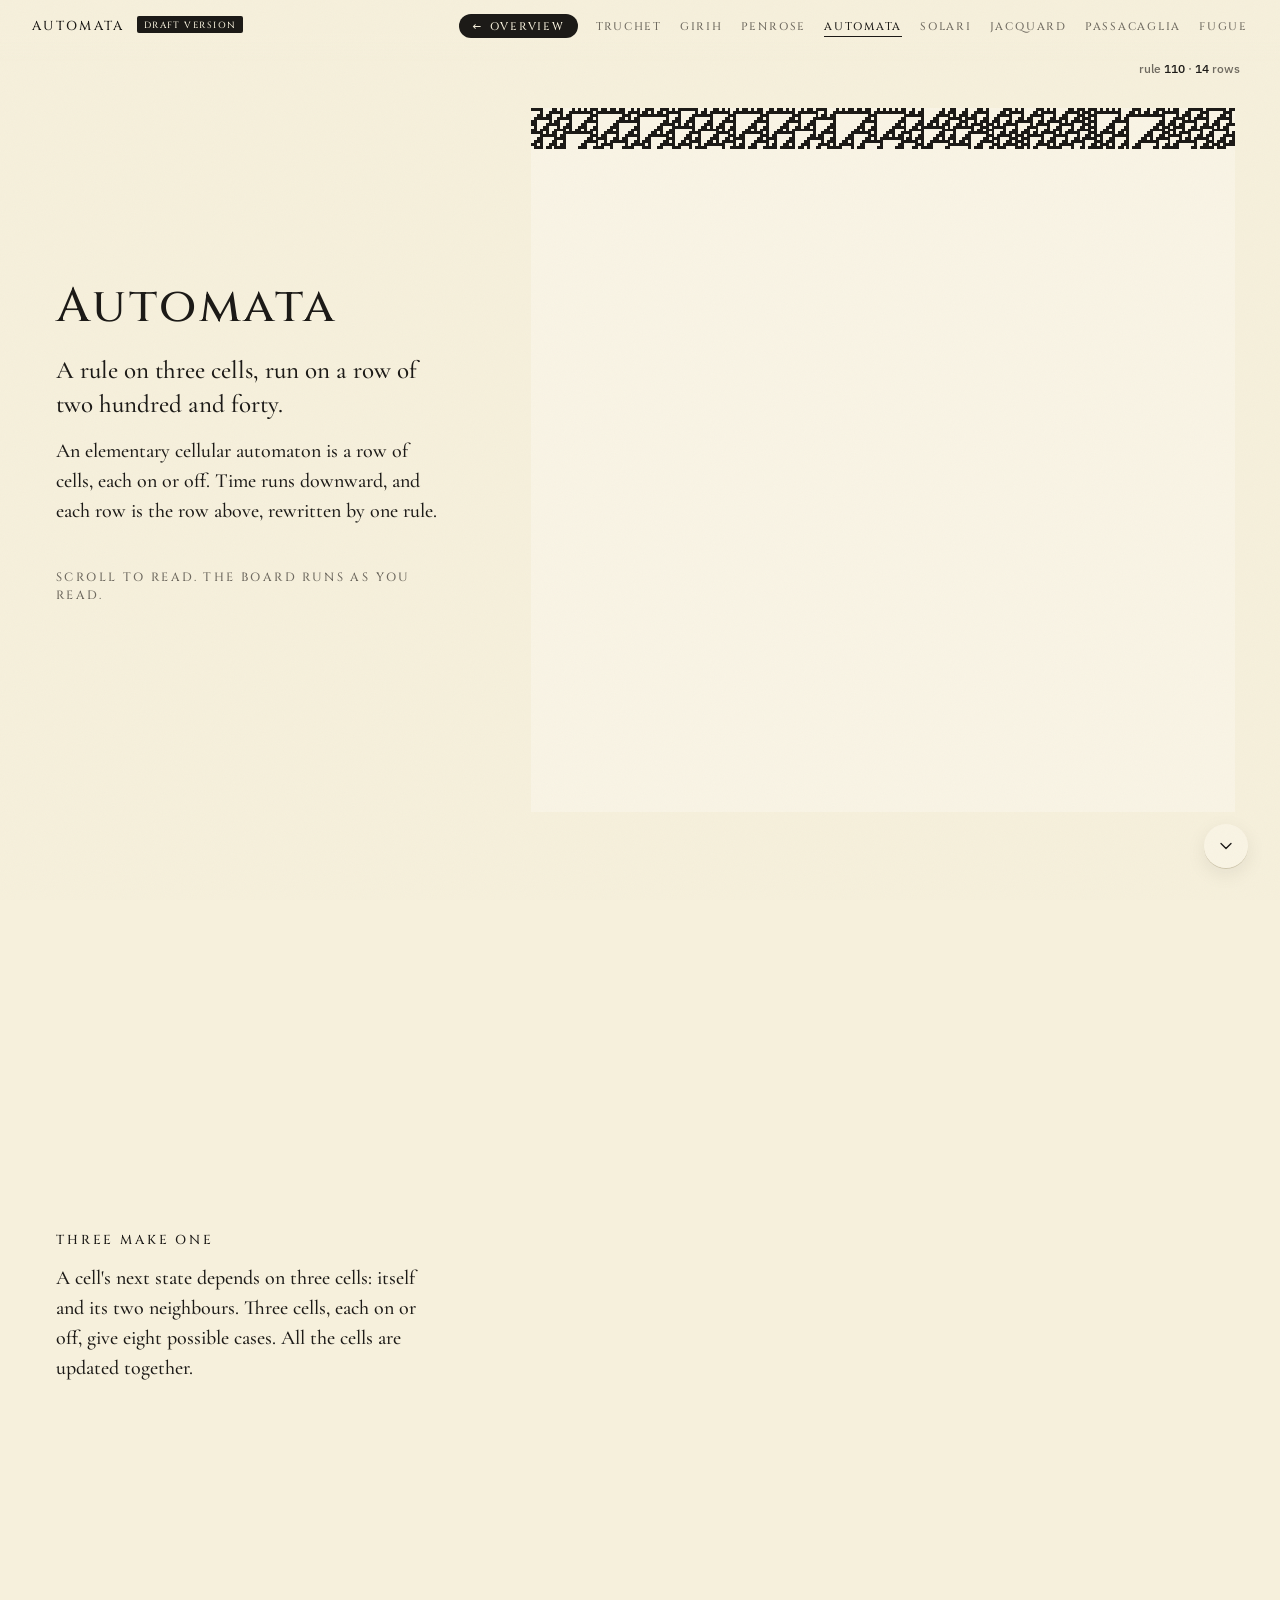
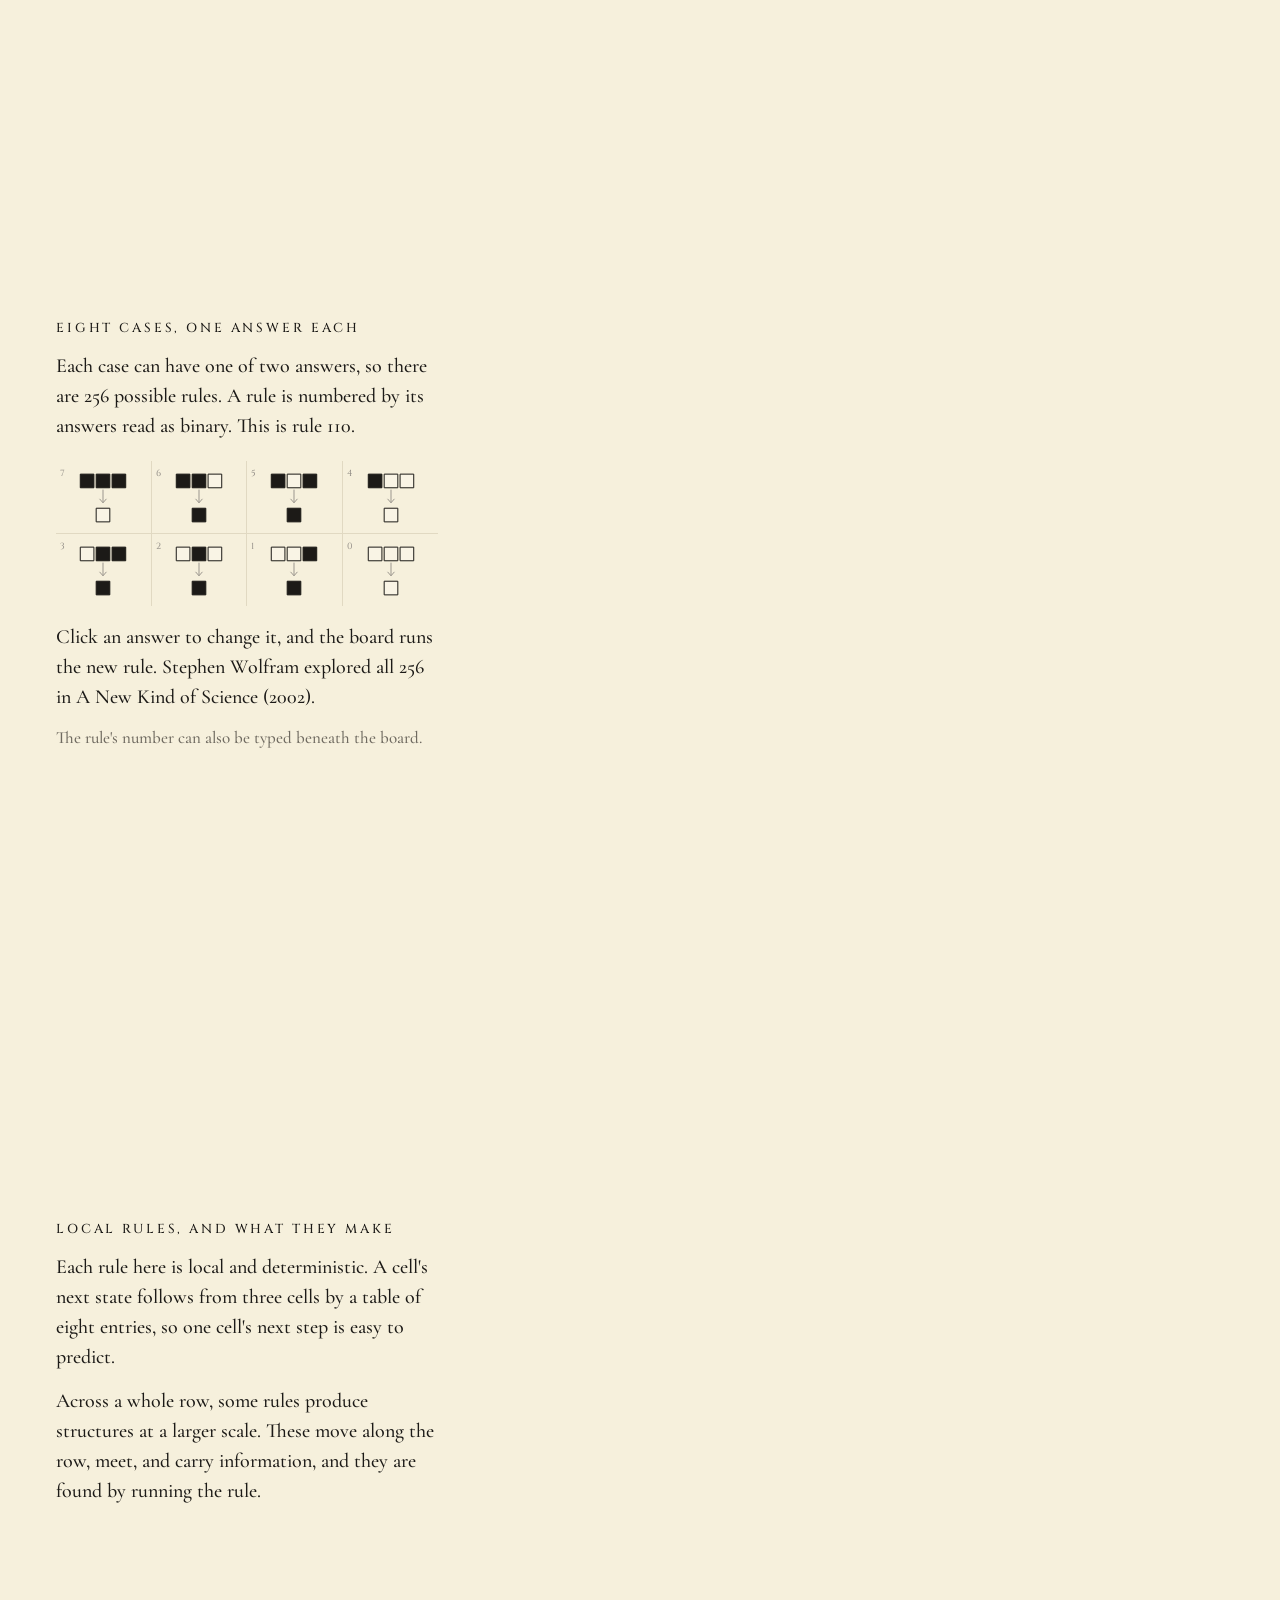
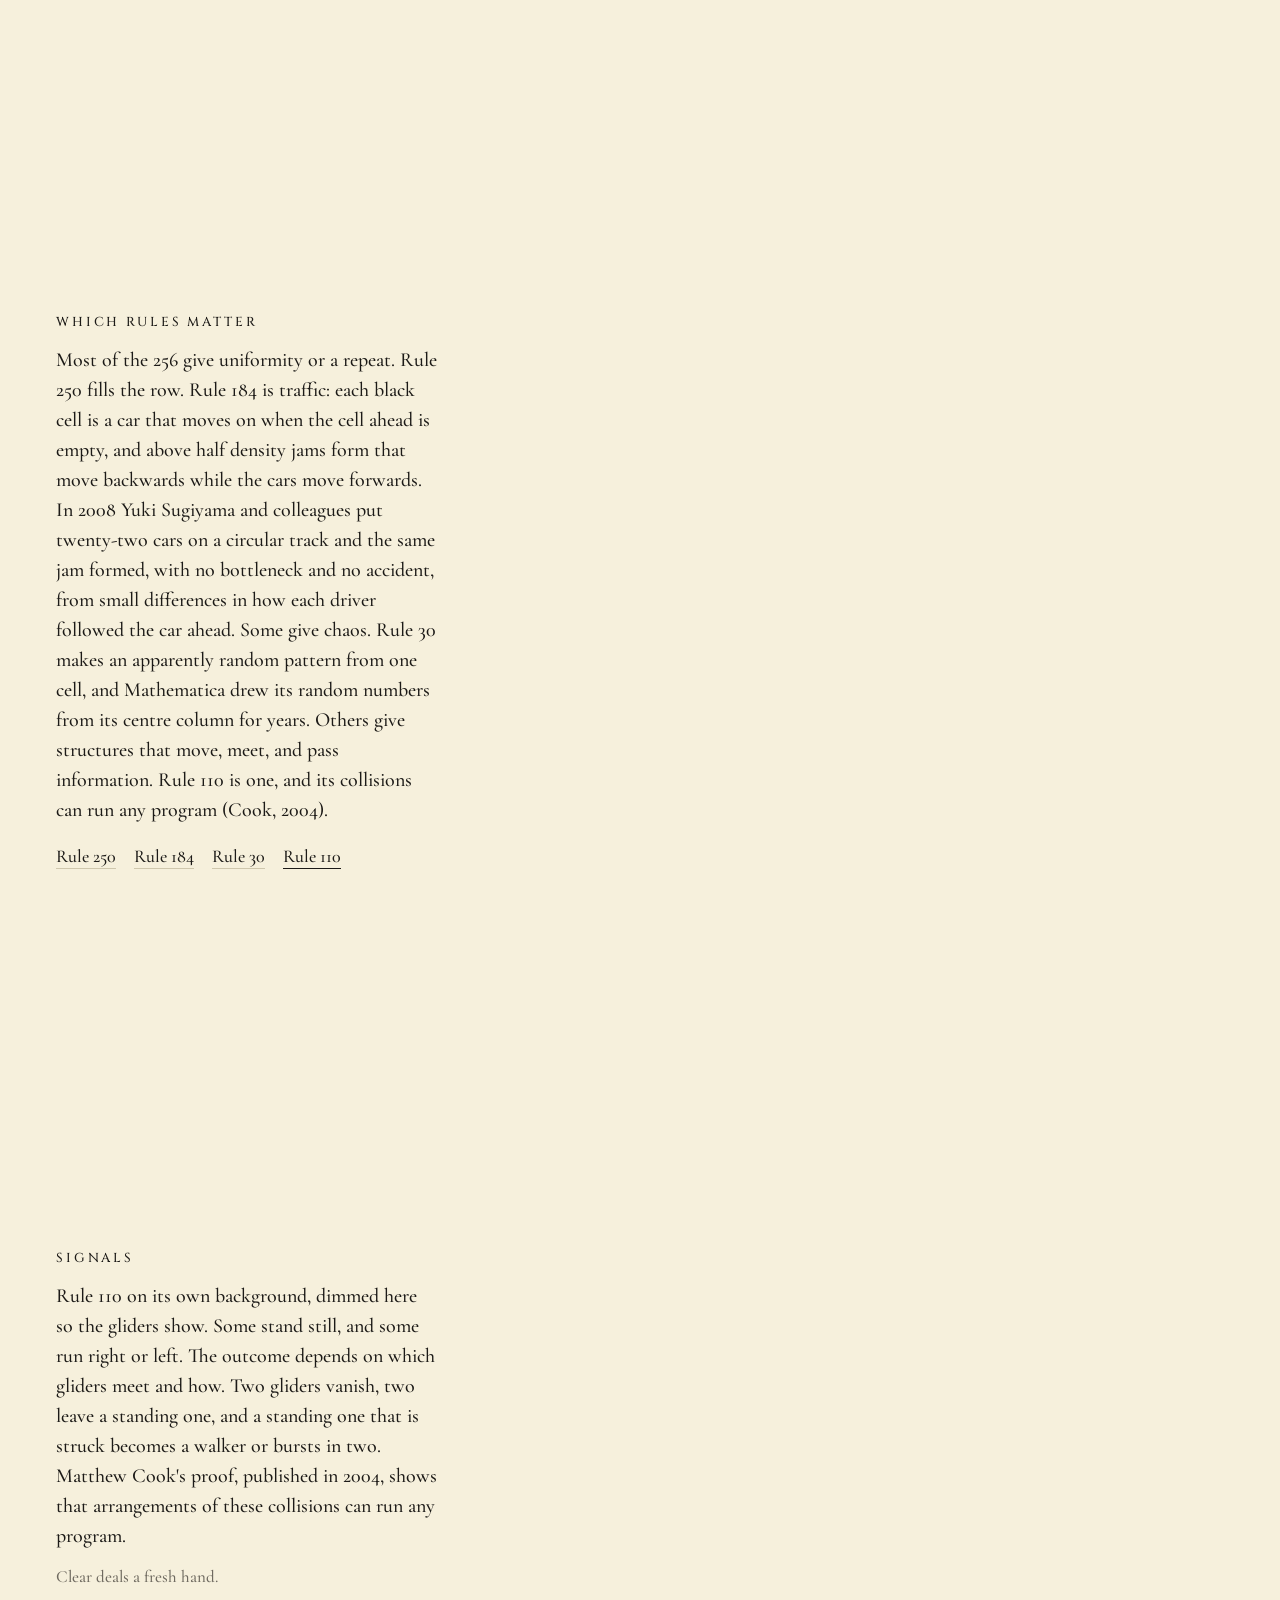
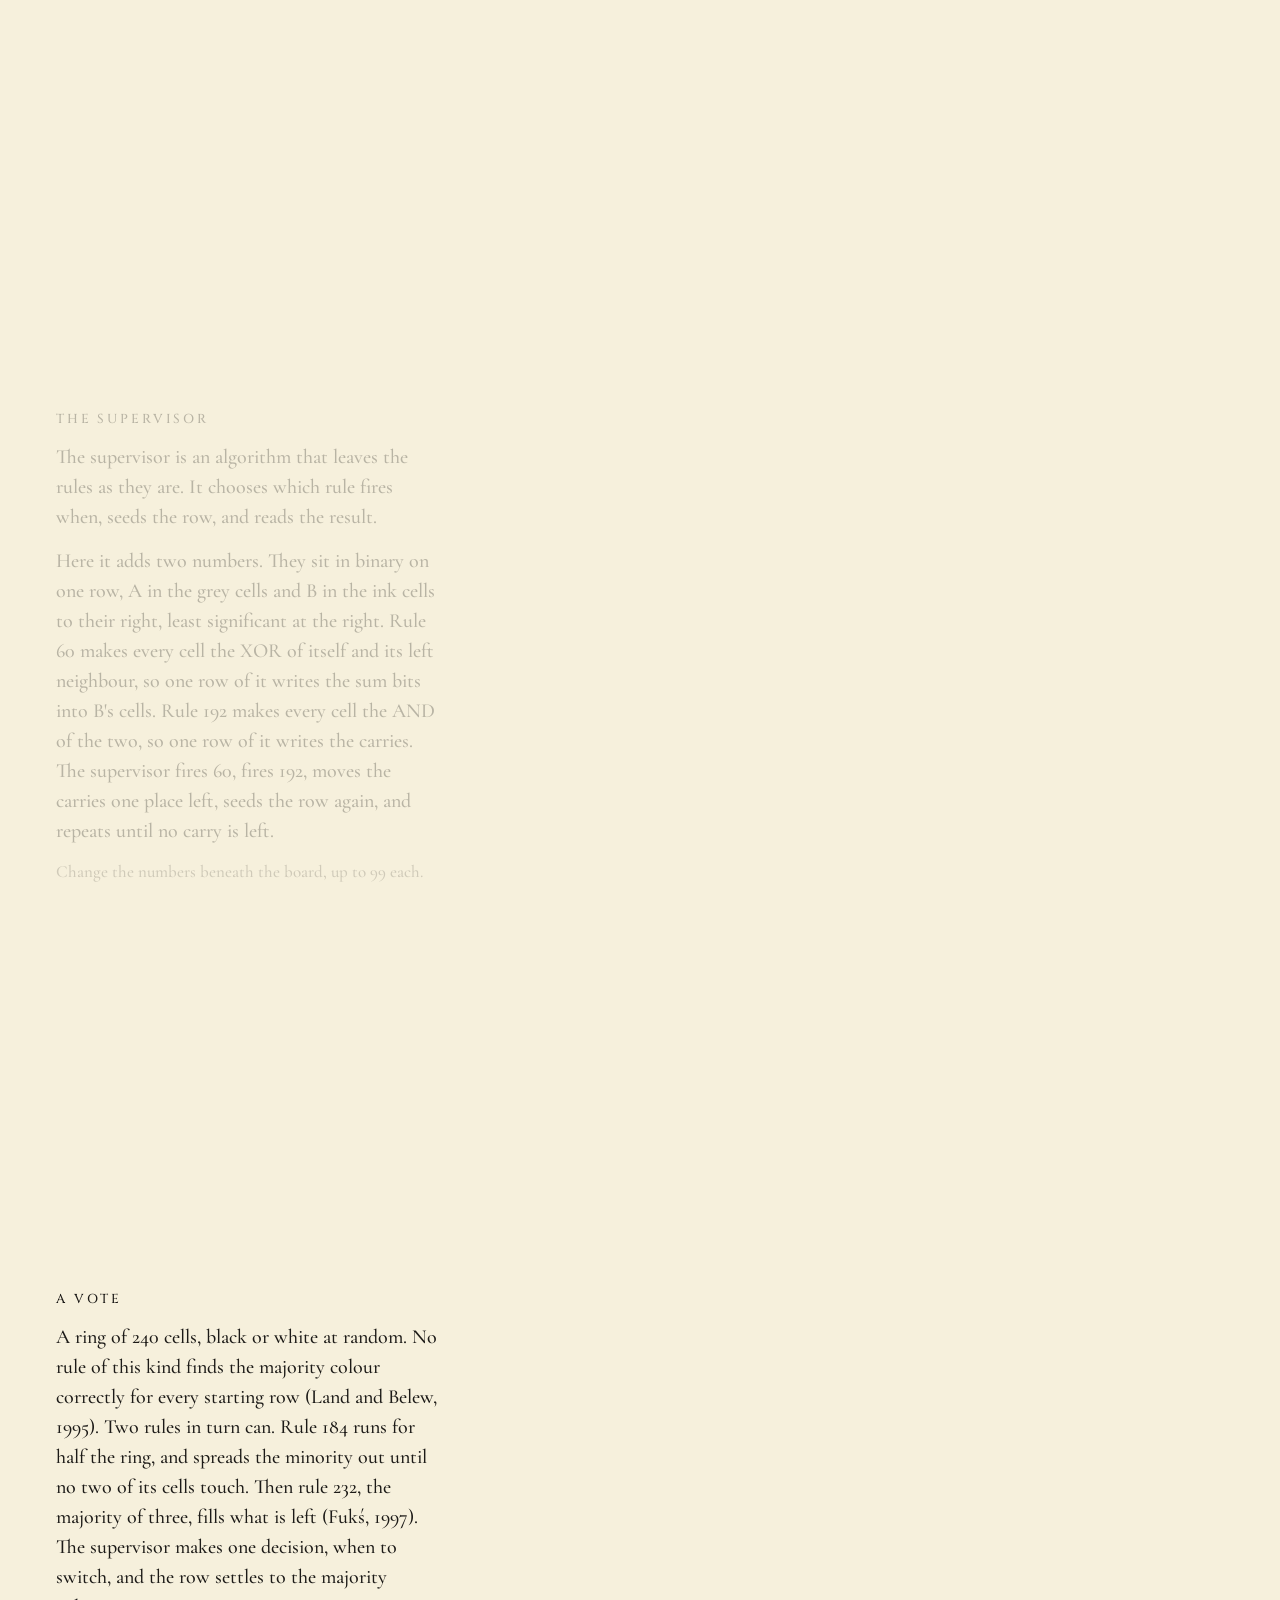
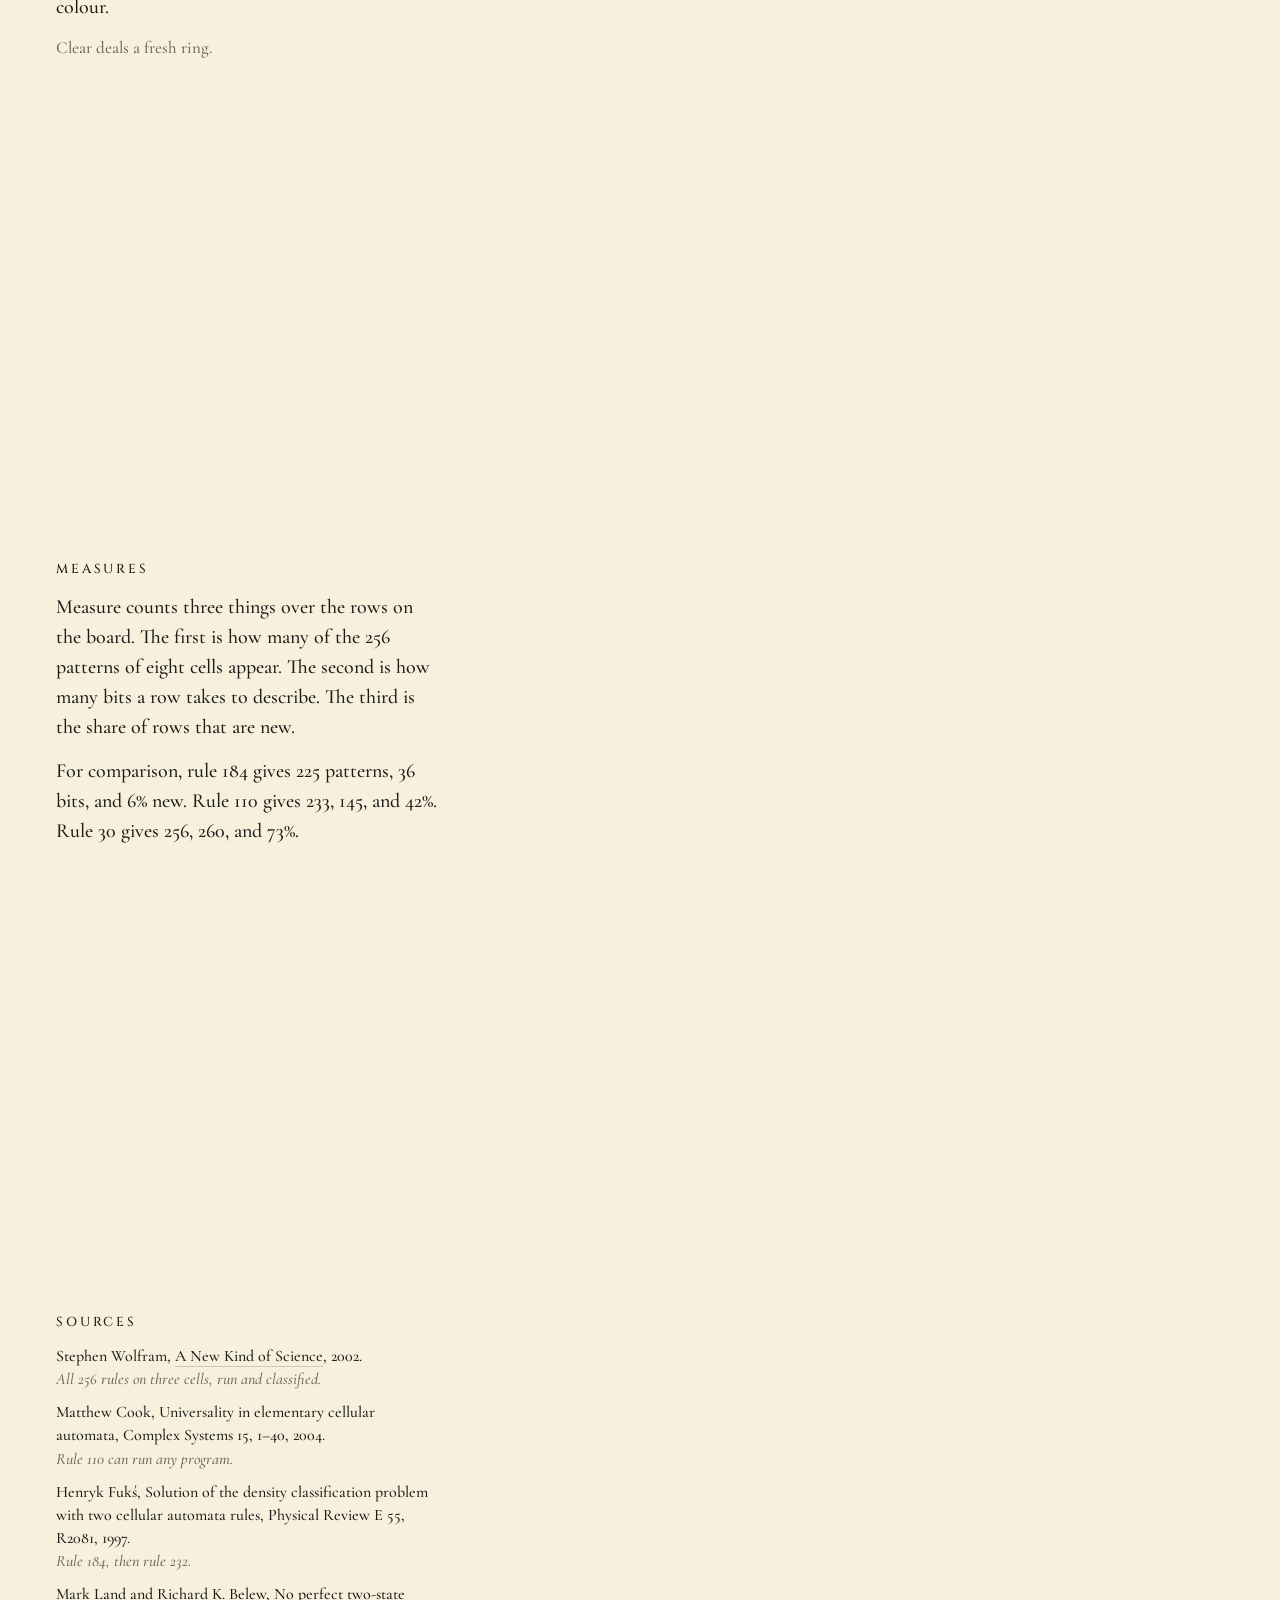
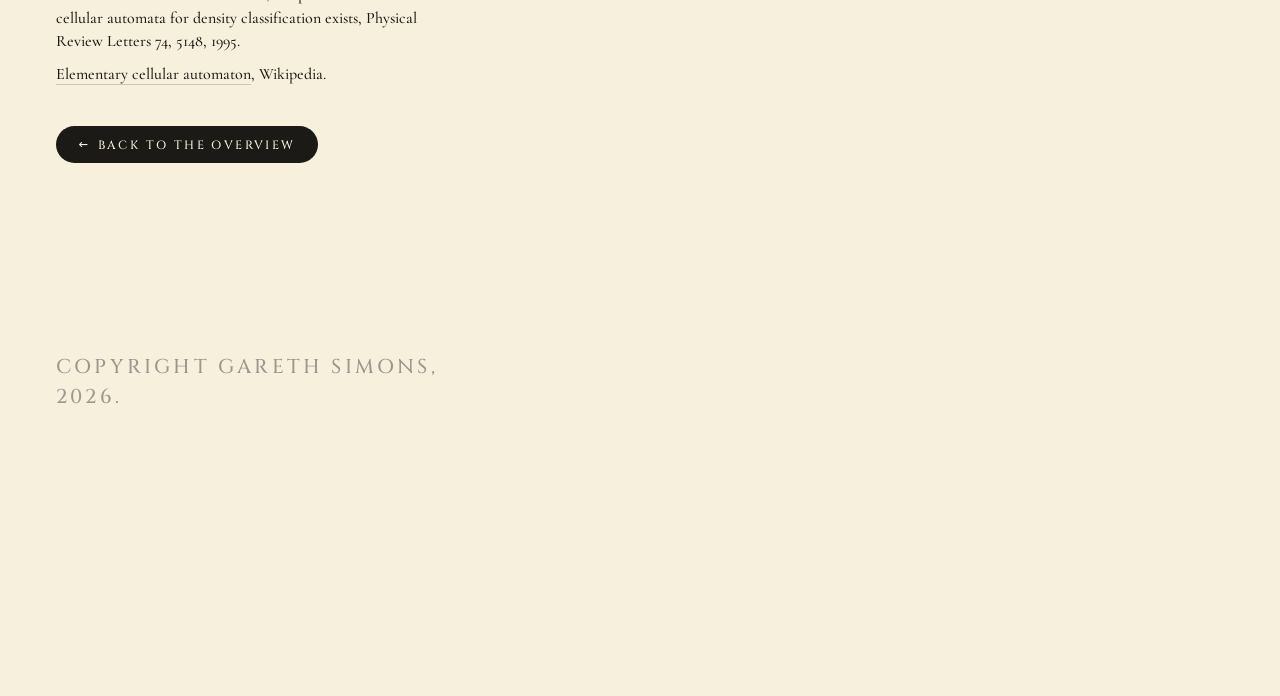
==== commit 06b2ab98: "The site as of 2026-10-13" ====
--- a/automata.html
+++ b/automata.html
@@ -6,7 +6,7 @@
 <meta name="viewport" content="width=device-width, initial-scale=1">
 <title>Automata</title>
 <link rel="stylesheet" href="https://fonts.googleapis.com/css2?family=Cinzel:wght@400;500;600&family=Cormorant+Garamond:ital,wght@0,500;0,600;1,500&family=IBM+Plex+Sans:ital,wght@0,400;0,500;0,600;1,400&display=swap">
-<link rel="stylesheet" href="top.css?v=f32dc556">
+<link rel="stylesheet" href="top.css?v=9f1ed714">
 <link rel="stylesheet" href="scroll.css?v=da4efe7e">
 <style>
   /* the diagram: square cells, as large as the board allows */
@@ -41,7 +41,7 @@
 <body class="grain">
 <header class="top">
   <a class="mark" href="#top">Automata</a>
-  <nav class="nav"><a class="home" href="overview.html#scene=automata">Overview</a><a href="truchet.html">Truchet</a><a href="girih.html">Girih</a><a href="penrose.html">Penrose</a><a href="automata.html" class="here">Automata</a><a href="solari.html">Solari</a><a href="jacquard.html">Jacquard</a><a href="index.html">Passacaglia</a><a href="fugue.html">Fugue</a></nav>
+  <nav class="nav"><a class="home" href="index.html#scene=automata">Overview</a><a href="truchet.html">Truchet</a><a href="girih.html">Girih</a><a href="penrose.html">Penrose</a><a href="automata.html" class="here">Automata</a><a href="solari.html">Solari</a><a href="jacquard.html">Jacquard</a><a href="passacaglia.html">Passacaglia</a><a href="fugue.html">Fugue</a></nav>
 </header>
 
 <main class="scrolly">
@@ -103,8 +103,9 @@
         <li>Mark Land and Richard K. Belew, No perfect two-state cellular automata for density classification exists, Physical Review Letters 74, 5148, 1995.</li>
         <li><a href="https://en.wikipedia.org/wiki/Elementary_cellular_automaton">Elementary cellular automaton</a>, Wikipedia.</li>
       </ol>
-      <p class="back"><a href="overview.html#scene=automata">Back to the overview</a></p>
-    </section>
+      <p class="back"><a href="index.html#scene=automata">Back to the overview</a></p>
+    </section>
+    <p class="rights">Copyright Gareth Simons, 2026.</p>
   </div>
 
   <div class="hold">
--- a/top.css
+++ b/top.css
@@ -4,6 +4,11 @@
 .top { display: flex; align-items: baseline; gap: 24px; padding: 16px 32px 24px; border: 0; }
 .top .mark { font-family: Cinzel, "Trajan Pro", serif; font-size: 13px; font-weight: 500; letter-spacing: .18em; text-transform: uppercase;
              color: var(--ink, #1c1a17); text-decoration: none; white-space: nowrap; }
+/* while the site is a draft: a small inverted tag after the page's name, on every page */
+.top .mark::after { content: "Draft version"; display: inline-block; margin-left: 12px; padding: 3px 7px 2px; font-size: 9px; letter-spacing: .16em;
+                    color: var(--paper, #f6f0dc); background: var(--ink, #1c1a17); border-radius: 2px; vertical-align: 2px; }
+/* the rights line at the foot of every page */
+.rights { margin: 48px 0 0; font-family: Cinzel, "Trajan Pro", serif; font-size: 10px; font-weight: 500; letter-spacing: .16em; text-transform: uppercase; color: var(--grey, #9b968e); }
 .top .nav { margin-left: auto; display: flex; gap: 18px; flex-wrap: wrap; justify-content: flex-end; font-family: Cinzel, "Trajan Pro", serif;
             font-size: 11px; font-weight: 500; letter-spacing: .16em; line-height: 1.4; text-transform: uppercase; }
 .top .nav a { color: var(--muted, #6f6a60); text-decoration: none; padding-bottom: 2px; border-bottom: 1px solid transparent; }
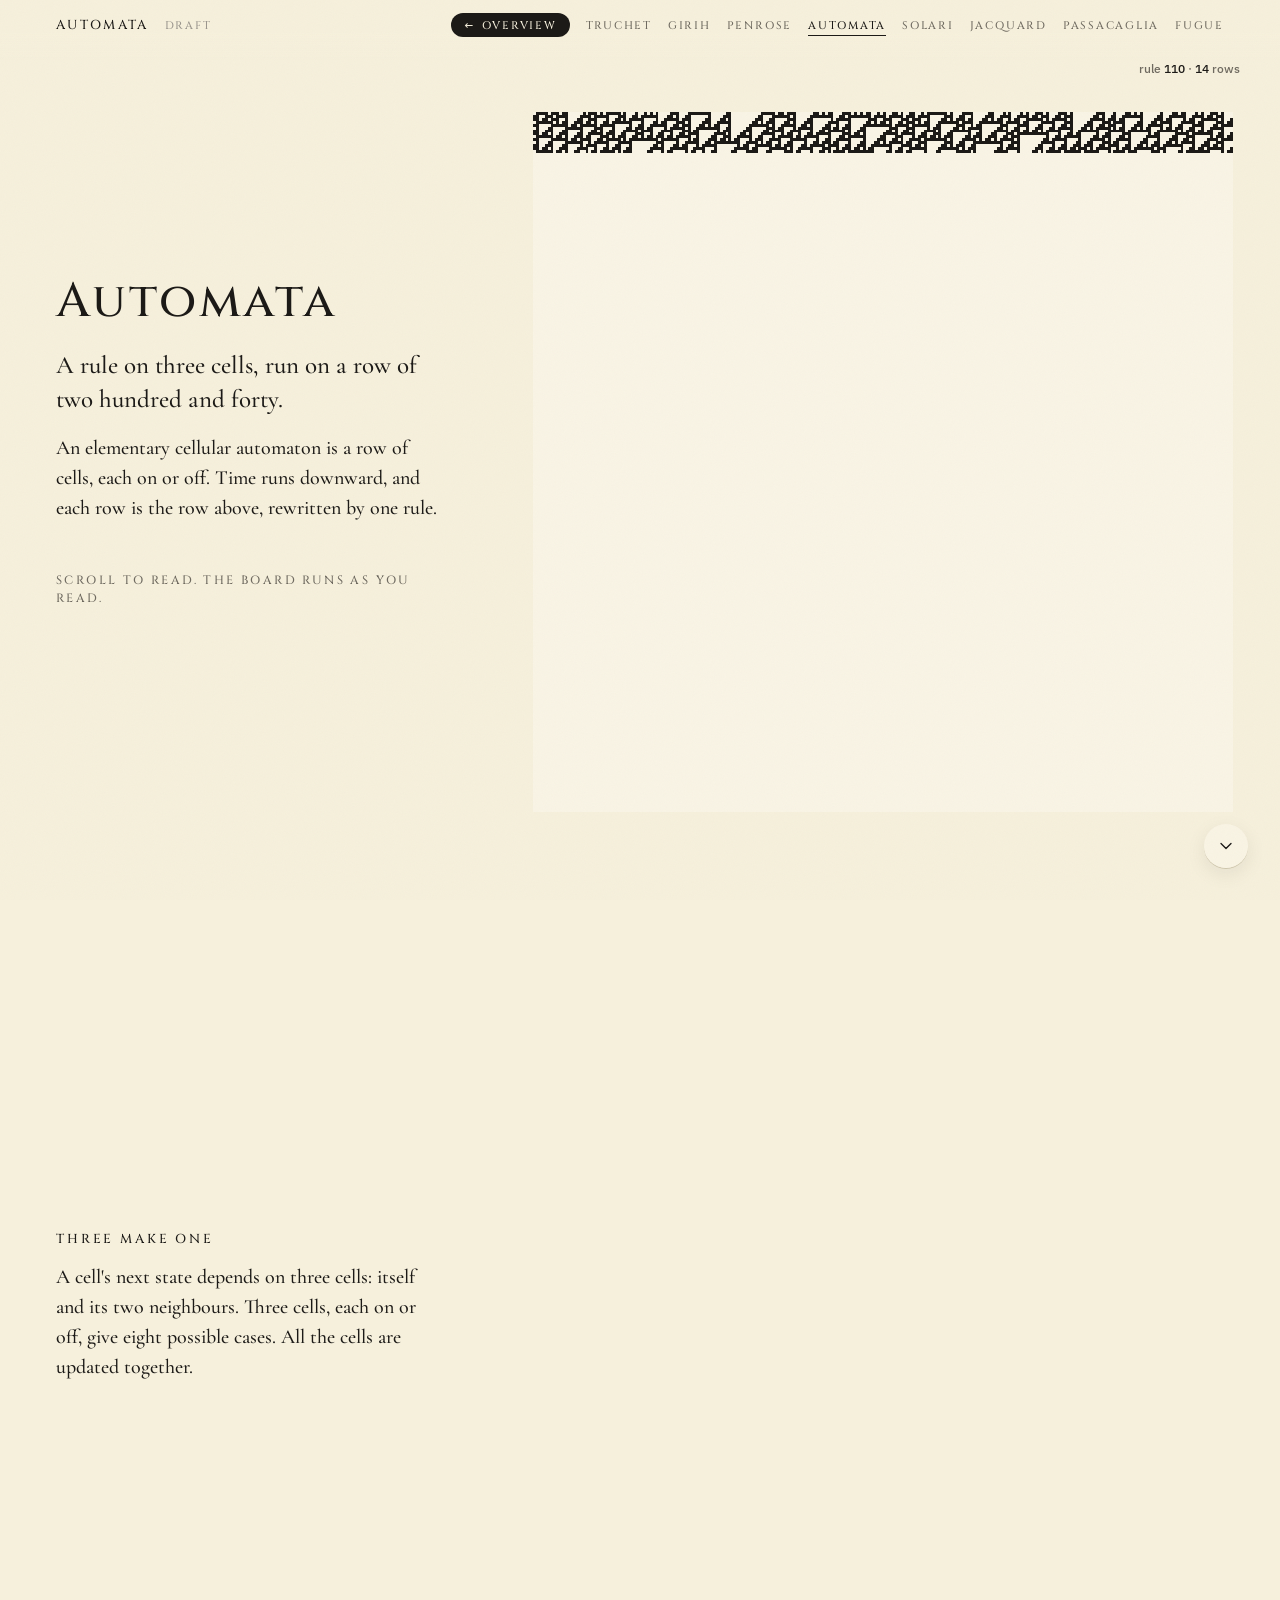
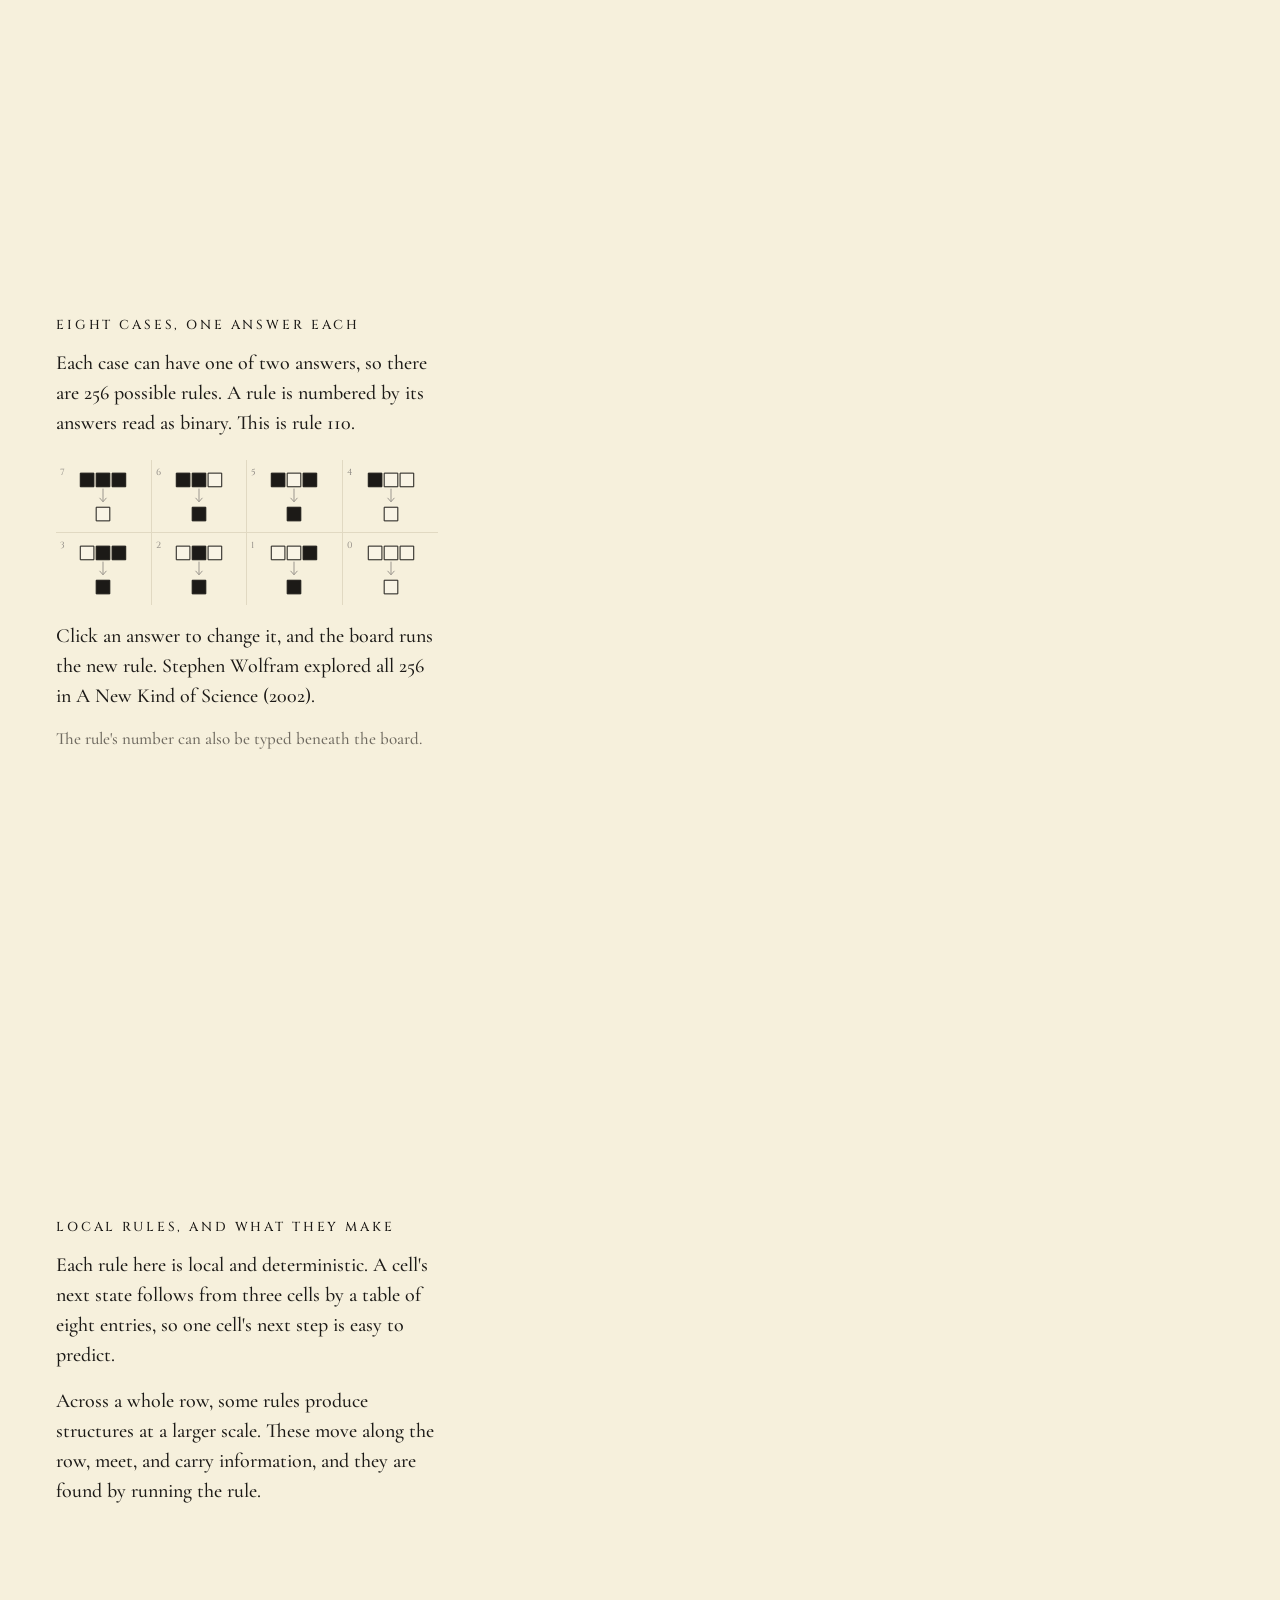
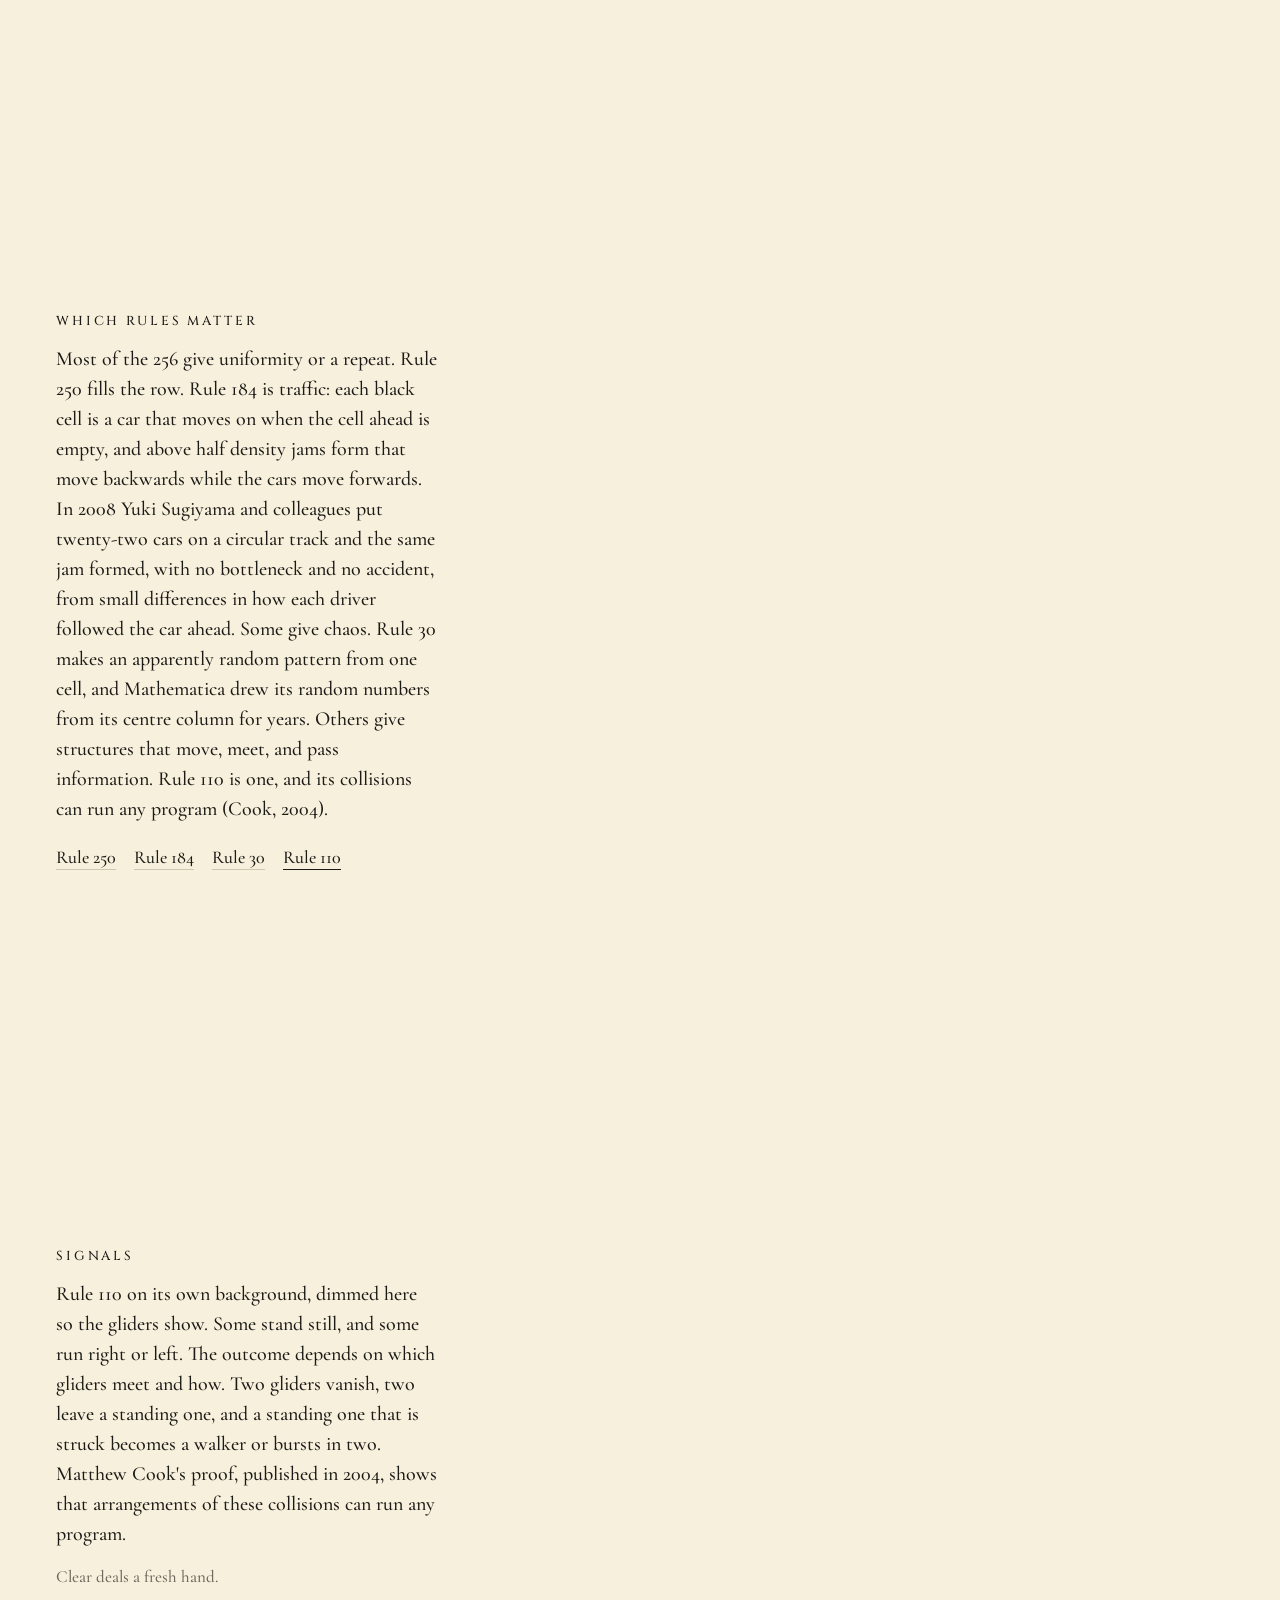
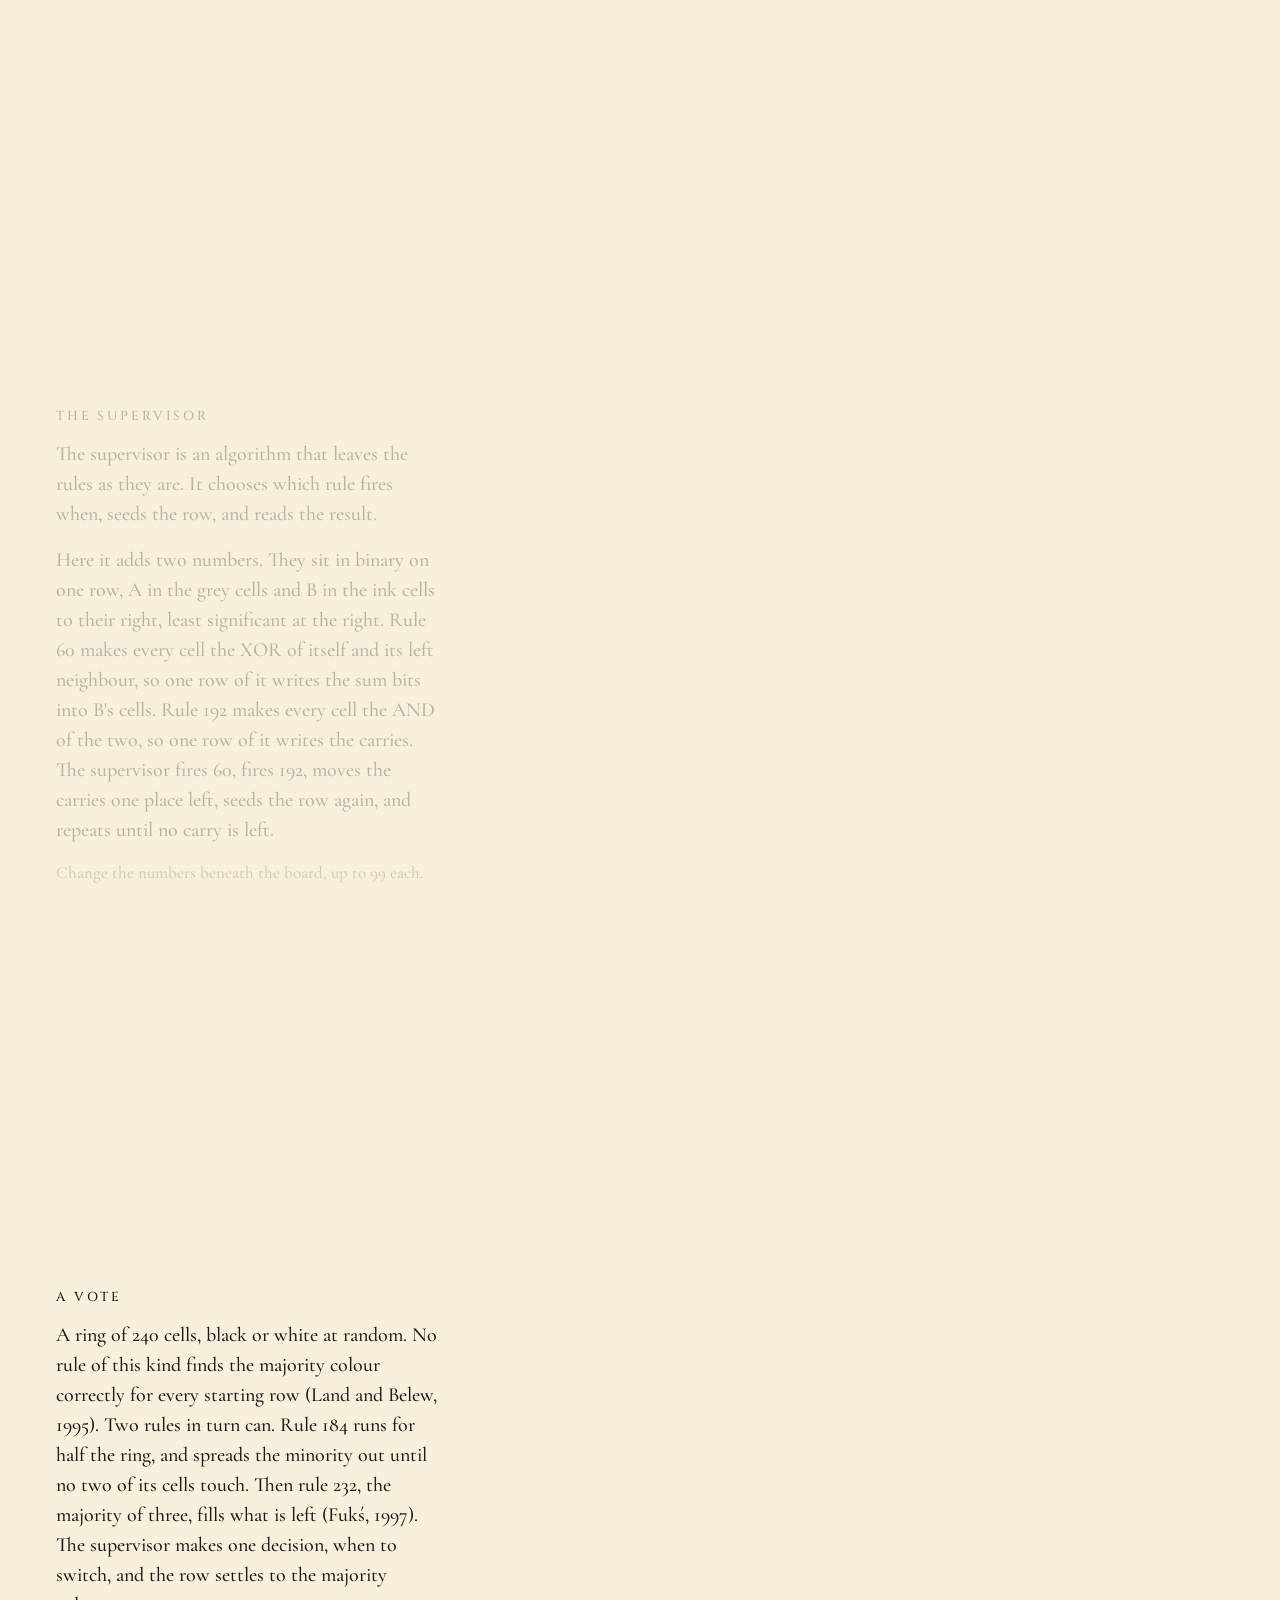
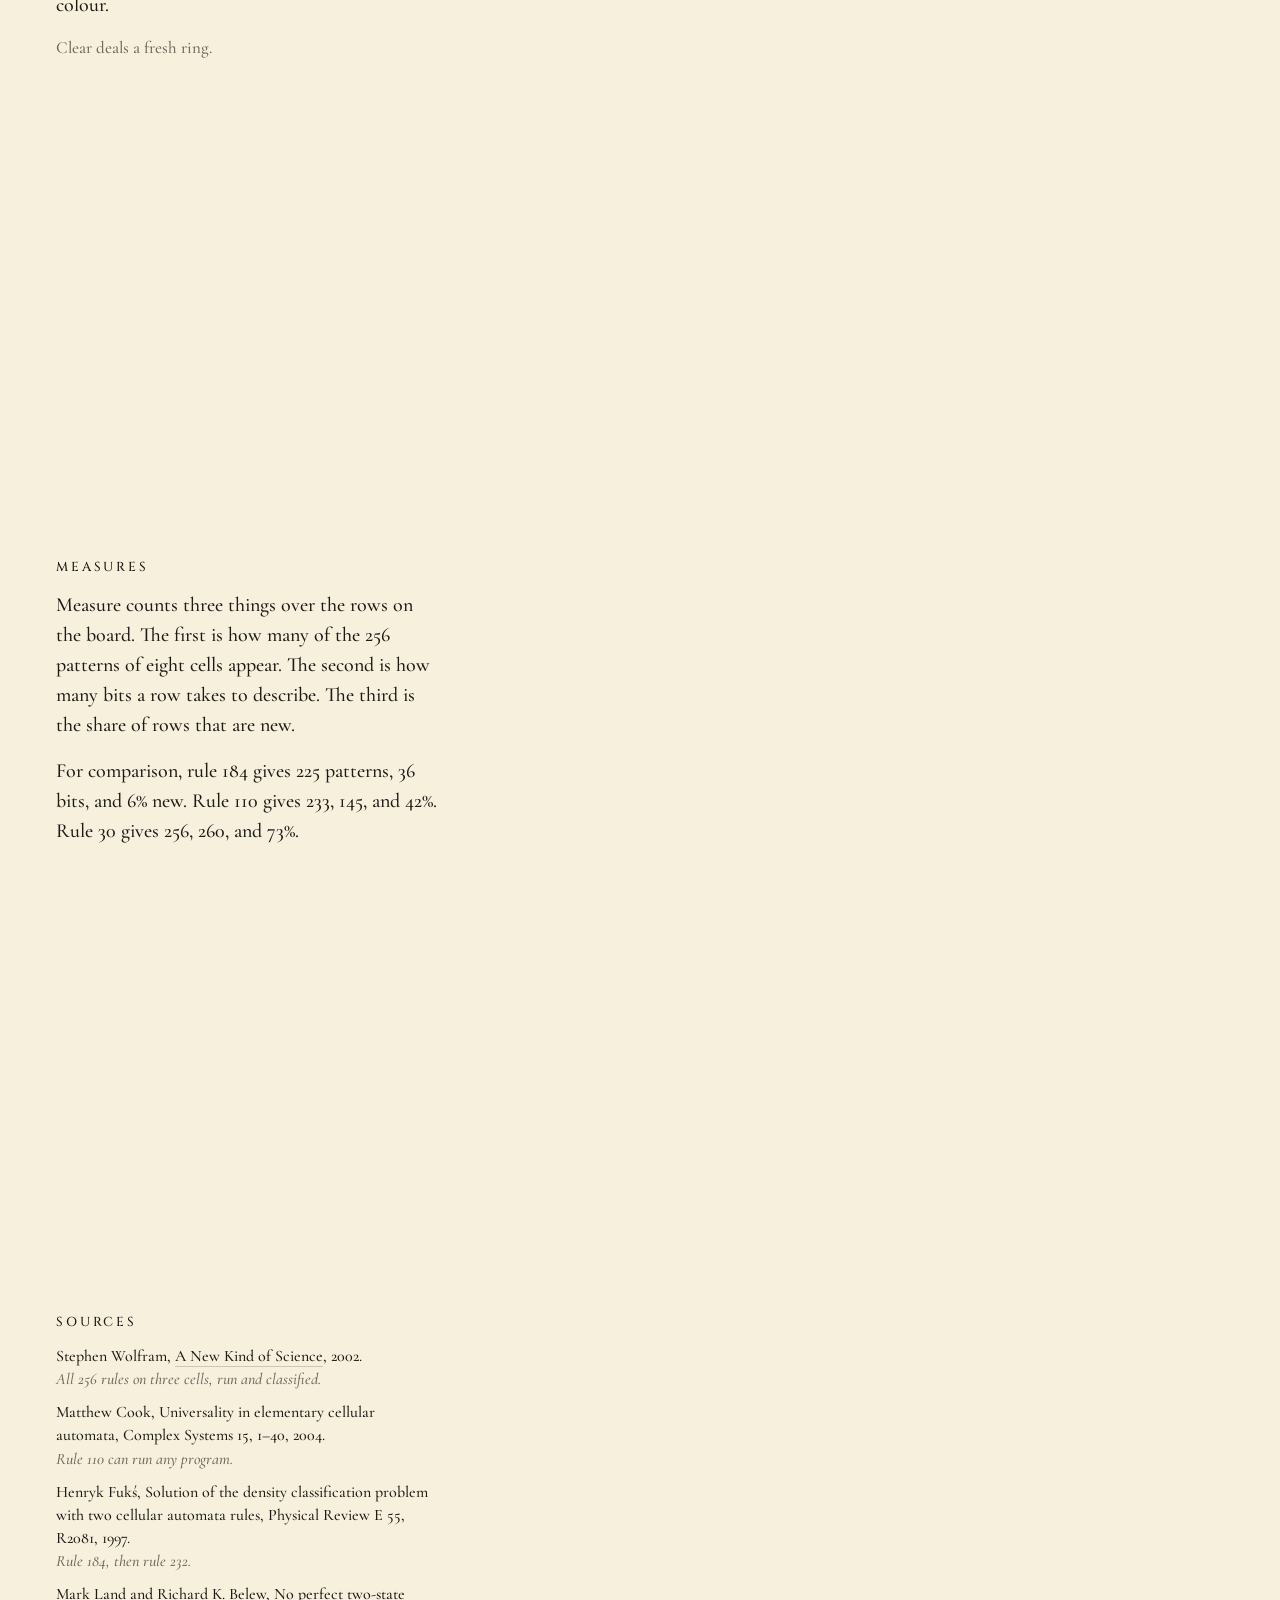
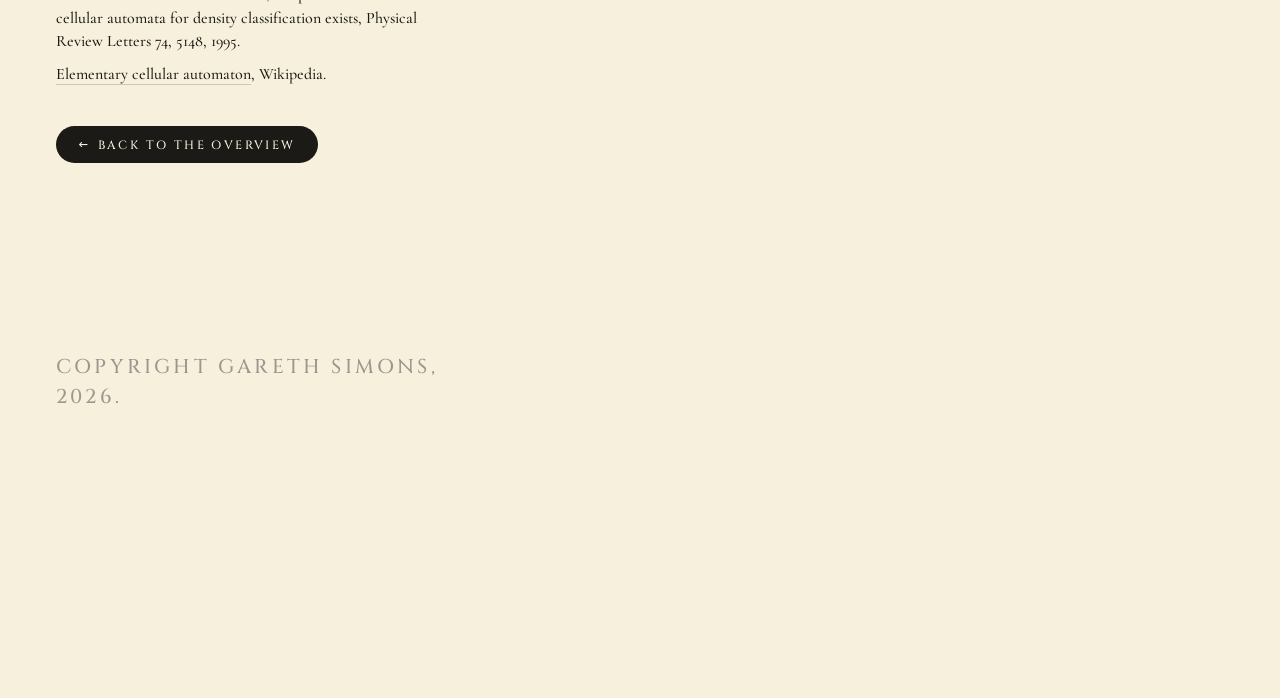
==== commit 12c35d6d: "The site as of 2026-10-14" ====
--- a/automata.html
+++ b/automata.html
@@ -6,8 +6,8 @@
 <meta name="viewport" content="width=device-width, initial-scale=1">
 <title>Automata</title>
 <link rel="stylesheet" href="https://fonts.googleapis.com/css2?family=Cinzel:wght@400;500;600&family=Cormorant+Garamond:ital,wght@0,500;0,600;1,500&family=IBM+Plex+Sans:ital,wght@0,400;0,500;0,600;1,400&display=swap">
-<link rel="stylesheet" href="top.css?v=9f1ed714">
-<link rel="stylesheet" href="scroll.css?v=da4efe7e">
+<link rel="stylesheet" href="top.css?v=8b1863cf">
+<link rel="stylesheet" href="scroll.css?v=6bdfeb6b">
 <style>
   /* the diagram: square cells, as large as the board allows */
   .board canvas { display: block; image-rendering: pixelated; cursor: crosshair; }
--- a/top.css
+++ b/top.css
@@ -1,15 +1,14 @@
 /* The top line of every page: the page's name at the left and the pages at the right, in small capitals. It is the
    same on every page, and no control sits in it; a page's own controls sit on the page. The scrolled pages hold it
    fixed over the story (scroll.css); the other pages keep it at their head. The talk has its own line. */
-.top { display: flex; align-items: baseline; gap: 24px; padding: 16px 32px 24px; border: 0; }
+.top { display: flex; align-items: baseline; gap: 24px; padding: 16px 56px 24px; border: 0; }
 .top .mark { font-family: Cinzel, "Trajan Pro", serif; font-size: 13px; font-weight: 500; letter-spacing: .18em; text-transform: uppercase;
              color: var(--ink, #1c1a17); text-decoration: none; white-space: nowrap; }
-/* while the site is a draft: a small inverted tag after the page's name, on every page */
-.top .mark::after { content: "Draft version"; display: inline-block; margin-left: 12px; padding: 3px 7px 2px; font-size: 9px; letter-spacing: .16em;
-                    color: var(--paper, #f6f0dc); background: var(--ink, #1c1a17); border-radius: 2px; vertical-align: 2px; }
+/* while the site is a draft: the word after the page's name, in the nav's grey, on every page */
+.top .mark::after { content: "Draft"; margin-left: 16px; font-size: 11px; letter-spacing: .16em; color: var(--grey, #9b968e); }
 /* the rights line at the foot of every page */
 .rights { margin: 48px 0 0; font-family: Cinzel, "Trajan Pro", serif; font-size: 10px; font-weight: 500; letter-spacing: .16em; text-transform: uppercase; color: var(--grey, #9b968e); }
-.top .nav { margin-left: auto; display: flex; gap: 18px; flex-wrap: wrap; justify-content: flex-end; font-family: Cinzel, "Trajan Pro", serif;
+.top .nav { margin-left: auto; display: flex; gap: 16px; flex-wrap: wrap; justify-content: flex-end; font-family: Cinzel, "Trajan Pro", serif;
             font-size: 11px; font-weight: 500; letter-spacing: .16em; line-height: 1.4; text-transform: uppercase; }
 .top .nav a { color: var(--muted, #6f6a60); text-decoration: none; padding-bottom: 2px; border-bottom: 1px solid transparent; }
 .top .nav a.here { color: var(--ink, #1c1a17); border-bottom-color: var(--ink, #1c1a17); }
@@ -31,6 +30,7 @@
 .page > p.back.corner { left: 24px; bottom: 16px; }
 @media (max-width: 900px) {
   .top { padding: 12px 16px 18px; }
+  .top .mark::after { display: none; }
   .top .nav a:not(.home) { display: none; }
   p.back.corner, .page > p.back.corner { position: static; margin: 16px 0 0; text-align: center; }
 }
--- a/scroll.css
+++ b/scroll.css
@@ -25,12 +25,12 @@
 .story section:first-child { min-height: 100vh; }
 .story h1 { font-family: var(--caps); font-size: 48px; line-height: 1.05; letter-spacing: .06em; font-weight: 500; margin: 0 0 20px; }
 .story h2 { font-family: var(--caps); font-size: 13px; letter-spacing: .22em; text-transform: uppercase; color: var(--ink); font-weight: 500; margin: 0 0 14px; }
-.story p { font-size: 20px; line-height: 1.5; margin: 0 0 14px; }
+.story p { font-size: 20px; line-height: 1.5; margin: 0 0 16px; }
 .story p.lead { font-size: 25px; line-height: 1.38; }
 .story p.small { font-size: 17px; line-height: 1.45; color: var(--muted); }
 .story blockquote { margin: 4px 0 16px; padding-left: 18px; border-left: 1px solid var(--ink); font-size: 22px; line-height: 1.42; font-style: italic; }
 .story blockquote cite { display: block; margin-top: 8px; font-style: normal; font-size: 16px; color: var(--muted); }
-.story .cue { margin-top: 28px; font-family: var(--caps); font-size: 12px; letter-spacing: .2em; text-transform: uppercase; color: var(--muted); }
+.story .cue { margin-top: 32px; font-family: var(--caps); font-size: 12px; letter-spacing: .2em; text-transform: uppercase; color: var(--muted); }
 .story .picks { display: flex; flex-wrap: wrap; gap: 6px 18px; margin: 6px 0 14px; }
 .story .picks button { font-size: 18px; border-bottom: 1px solid var(--line); line-height: 1.3; }
 .story .picks button.on { border-bottom-color: var(--ink); }
@@ -41,7 +41,7 @@
 .story ol.refs li { font-size: 16px; line-height: 1.45; margin: 0 0 10px; color: var(--ink); }
 .story ol.refs li span { display: block; color: var(--muted); font-style: italic; }
 
-.hold { position: sticky; top: 0; height: 100vh; display: flex; align-items: center; justify-content: center; padding: 108px 40px 88px; }
+.hold { position: sticky; top: 0; height: 100vh; display: flex; align-items: center; justify-content: center; padding: 112px 40px 88px; }
 .board { position: relative; width: 100%; height: 100%; display: flex; align-items: center; justify-content: center; }
 .board > svg { display: block; max-width: 100%; max-height: 100%; touch-action: manipulation; user-select: none; -webkit-user-select: none; }
 
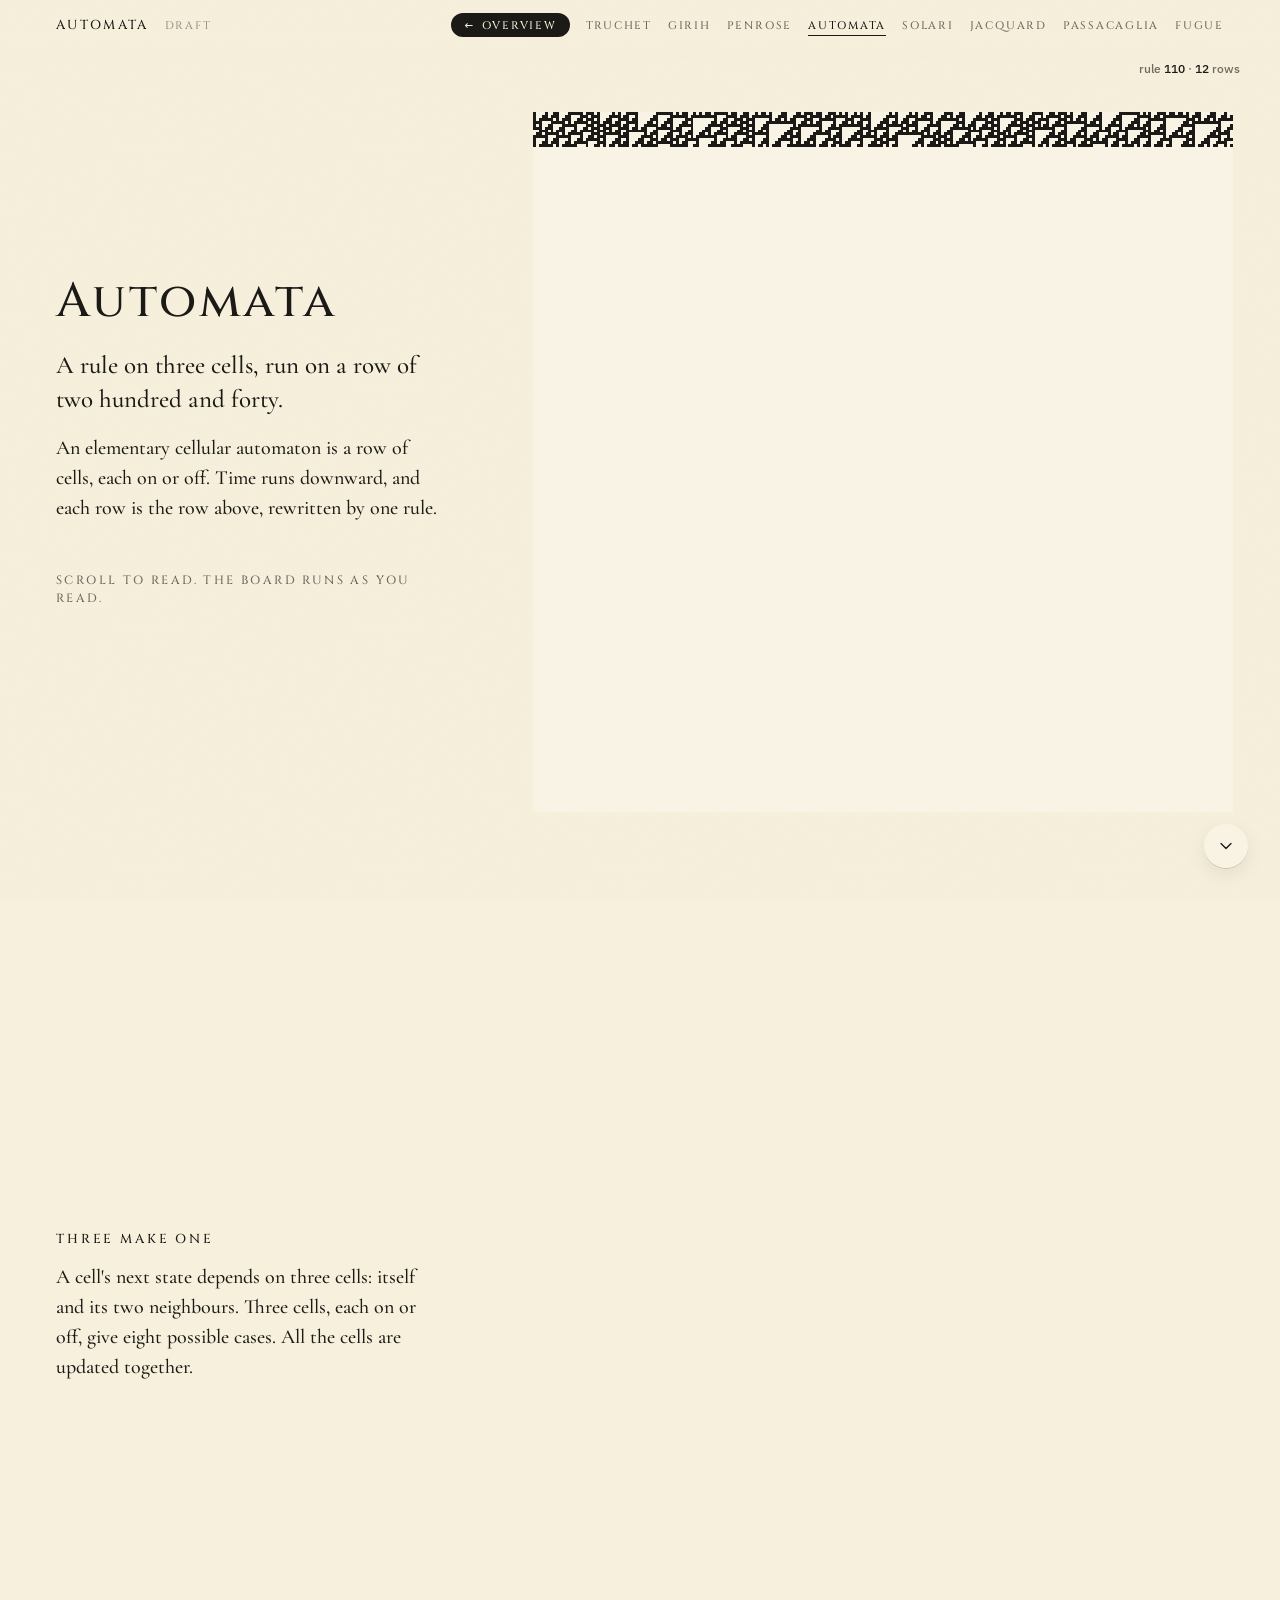
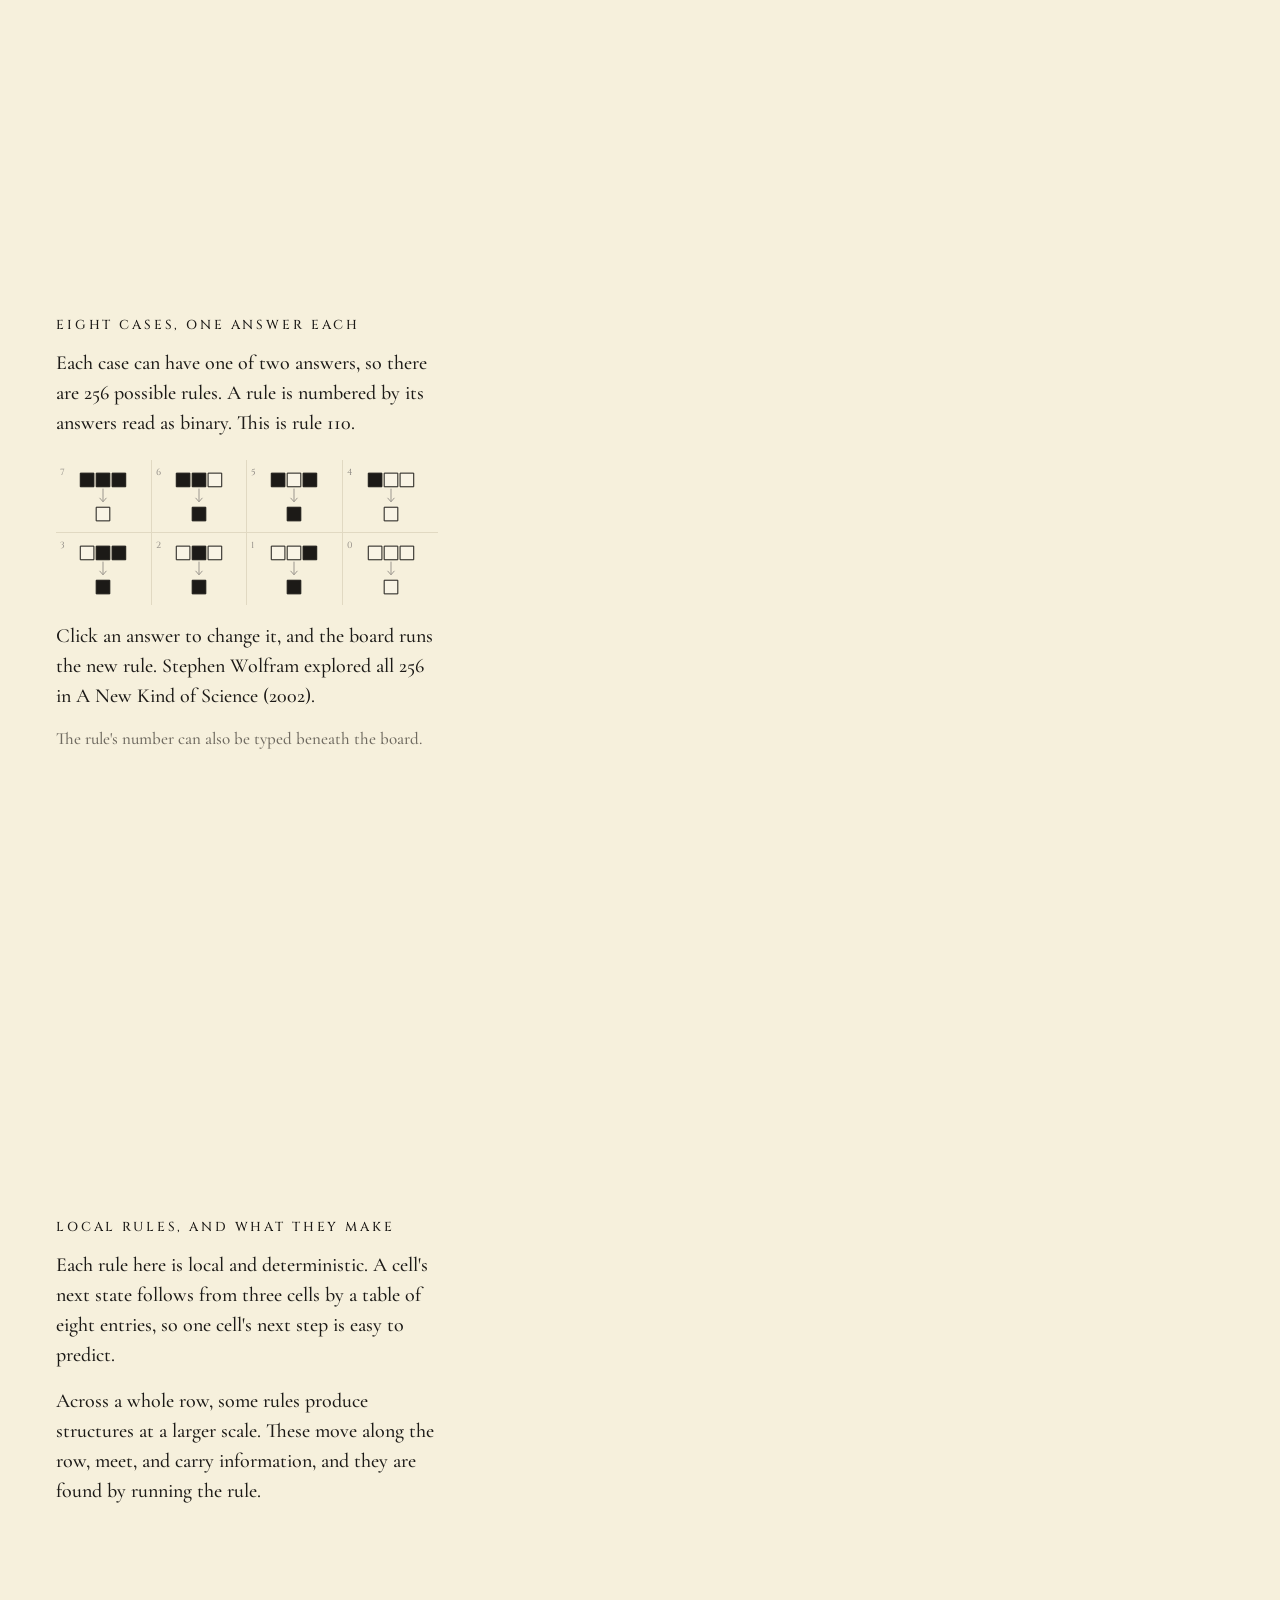
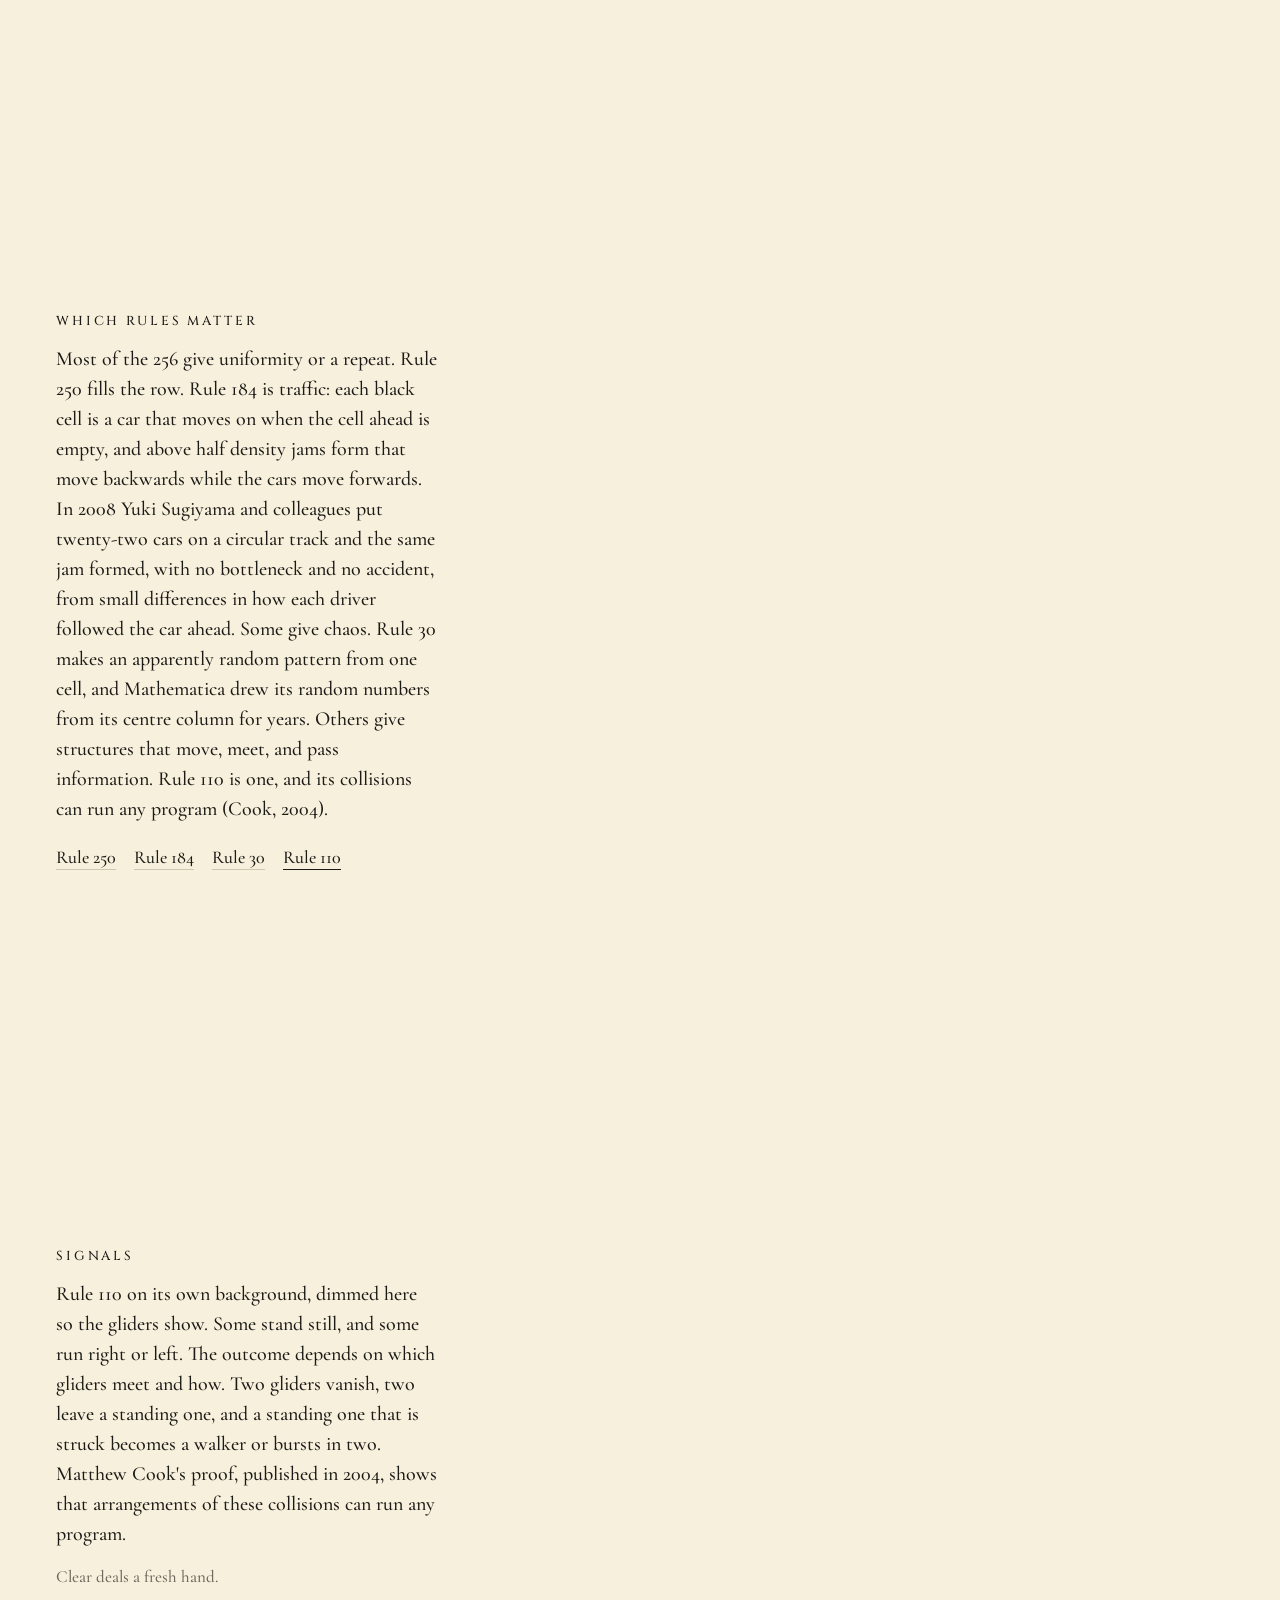
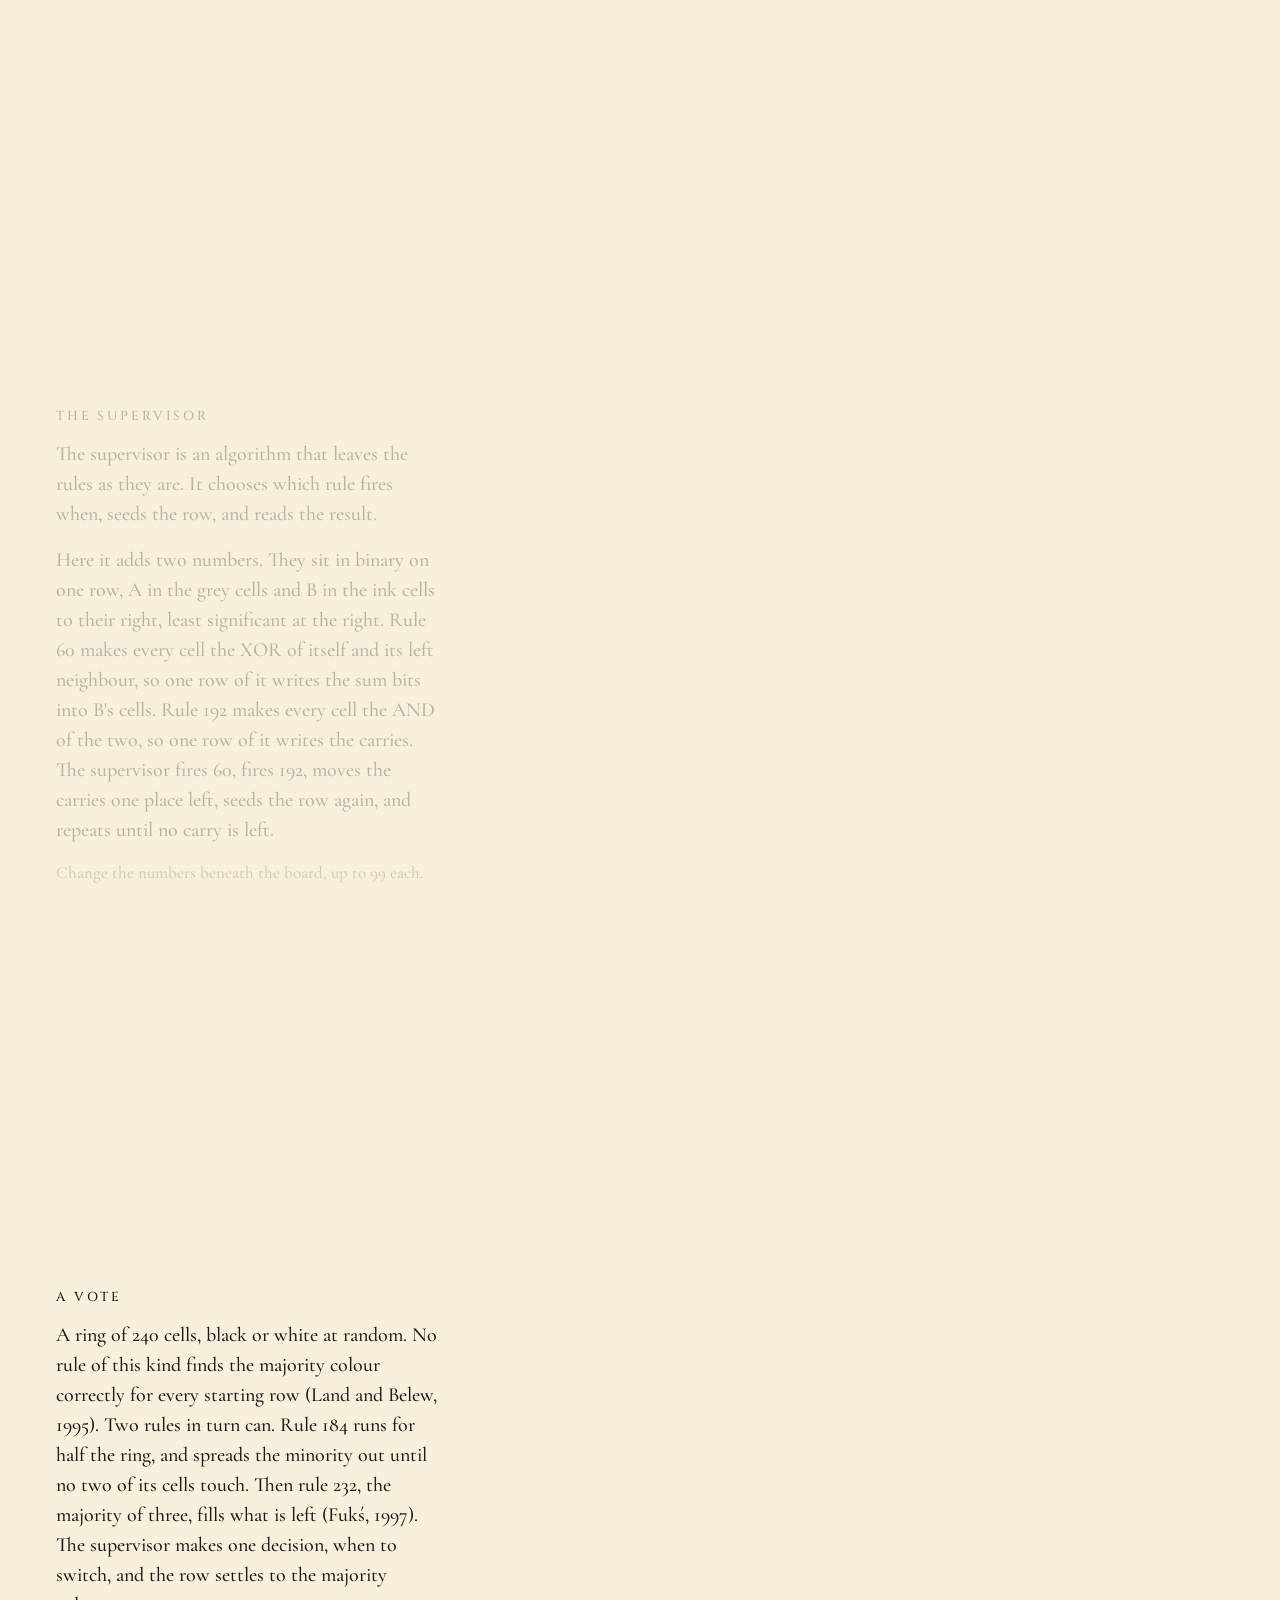
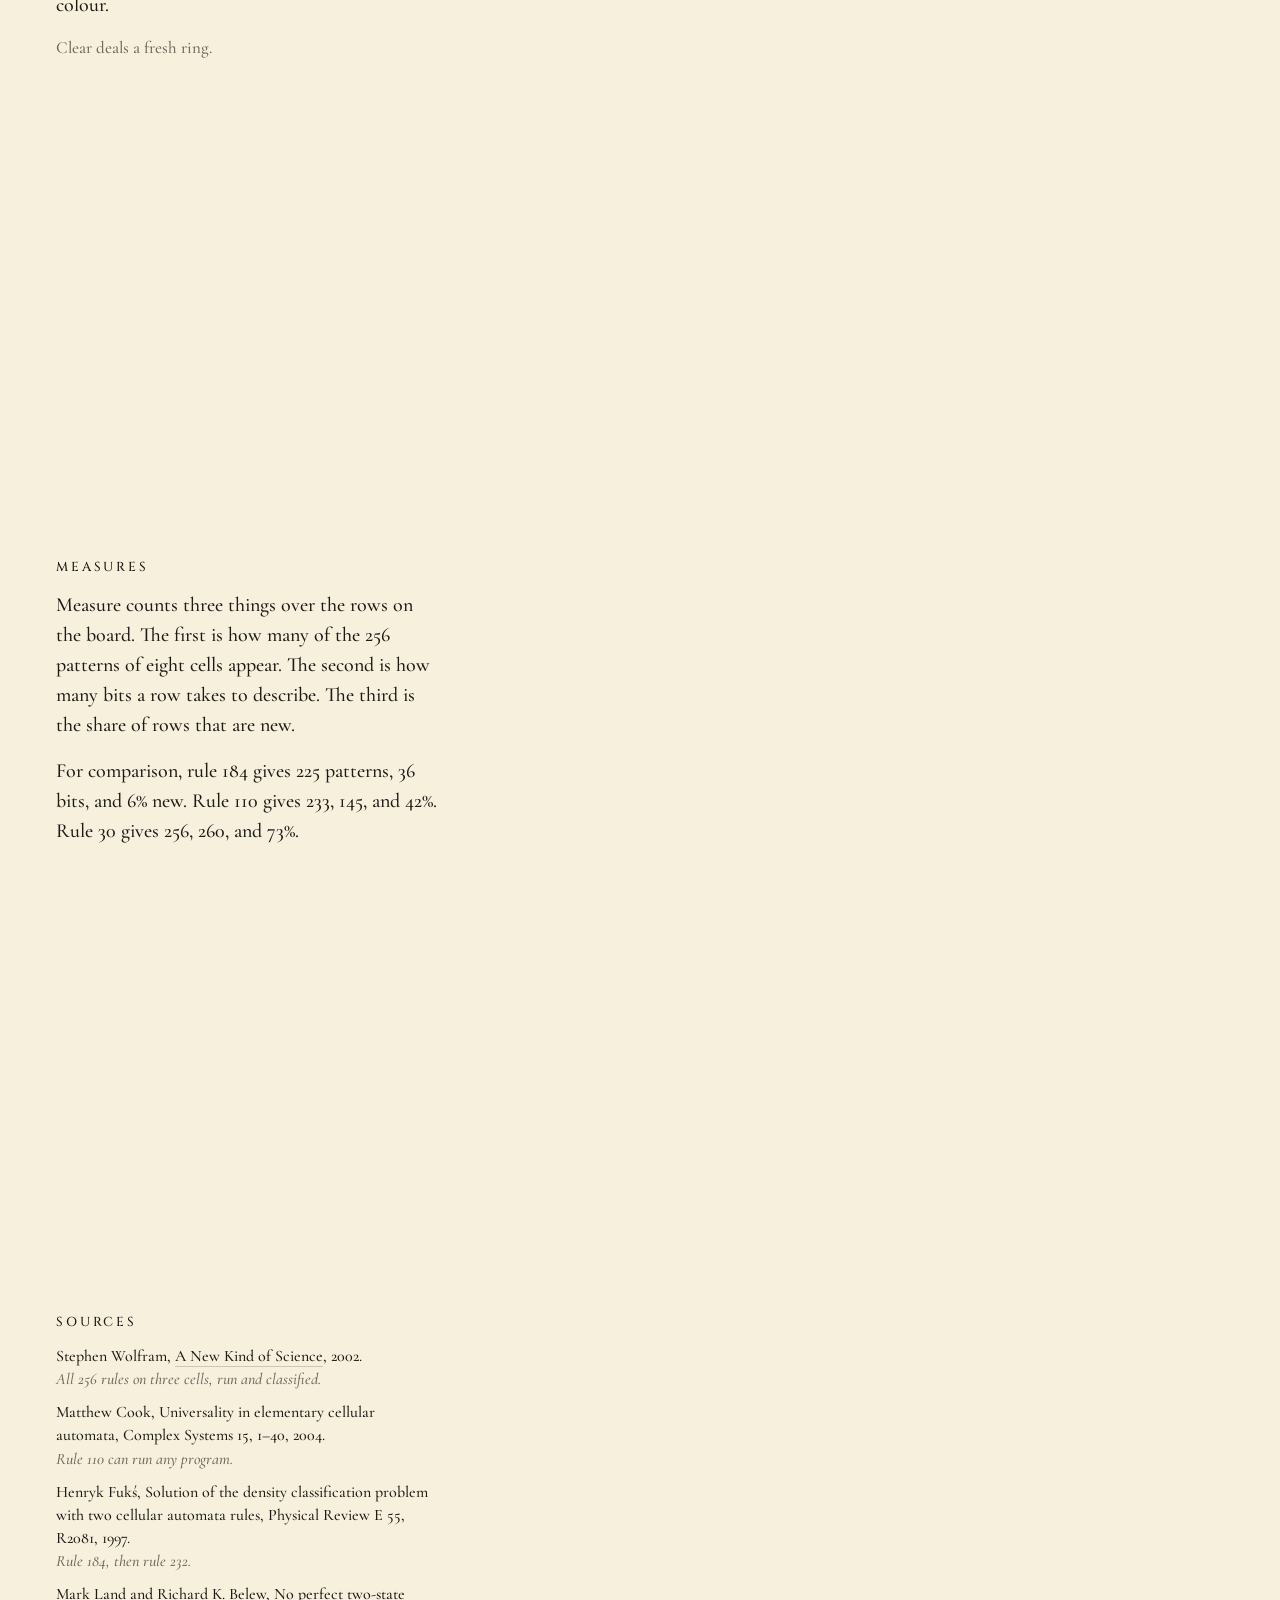
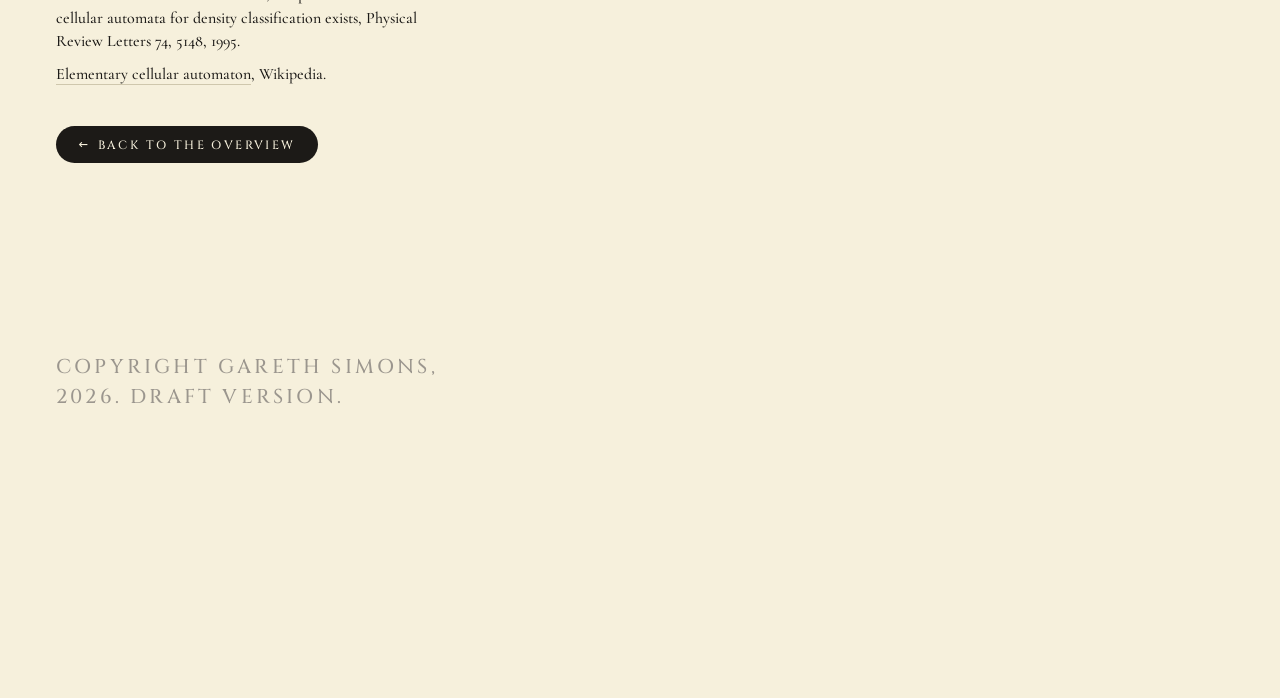
==== commit 6a8a774a: "The site as of 2026-10-15" ====
--- a/automata.html
+++ b/automata.html
@@ -6,7 +6,7 @@
 <meta name="viewport" content="width=device-width, initial-scale=1">
 <title>Automata</title>
 <link rel="stylesheet" href="https://fonts.googleapis.com/css2?family=Cinzel:wght@400;500;600&family=Cormorant+Garamond:ital,wght@0,500;0,600;1,500&family=IBM+Plex+Sans:ital,wght@0,400;0,500;0,600;1,400&display=swap">
-<link rel="stylesheet" href="top.css?v=8b1863cf">
+<link rel="stylesheet" href="top.css?v=b62063af">
 <link rel="stylesheet" href="scroll.css?v=6bdfeb6b">
 <style>
   /* the diagram: square cells, as large as the board allows */
@@ -105,7 +105,7 @@
       </ol>
       <p class="back"><a href="index.html#scene=automata">Back to the overview</a></p>
     </section>
-    <p class="rights">Copyright Gareth Simons, 2026.</p>
+    <p class="rights">Copyright Gareth Simons, 2026. Draft version.</p>
   </div>
 
   <div class="hold">
--- a/top.css
+++ b/top.css
@@ -4,7 +4,7 @@
 .top { display: flex; align-items: baseline; gap: 24px; padding: 16px 56px 24px; border: 0; }
 .top .mark { font-family: Cinzel, "Trajan Pro", serif; font-size: 13px; font-weight: 500; letter-spacing: .18em; text-transform: uppercase;
              color: var(--ink, #1c1a17); text-decoration: none; white-space: nowrap; }
-/* while the site is a draft: the word after the page's name, in the nav's grey, on every page */
+/* while the site is a draft: the word after the page's name, in the nav's grey, on every page and at every width */
 .top .mark::after { content: "Draft"; margin-left: 16px; font-size: 11px; letter-spacing: .16em; color: var(--grey, #9b968e); }
 /* the rights line at the foot of every page */
 .rights { margin: 48px 0 0; font-family: Cinzel, "Trajan Pro", serif; font-size: 10px; font-weight: 500; letter-spacing: .16em; text-transform: uppercase; color: var(--grey, #9b968e); }
@@ -30,7 +30,6 @@
 .page > p.back.corner { left: 24px; bottom: 16px; }
 @media (max-width: 900px) {
   .top { padding: 12px 16px 18px; }
-  .top .mark::after { display: none; }
   .top .nav a:not(.home) { display: none; }
   p.back.corner, .page > p.back.corner { position: static; margin: 16px 0 0; text-align: center; }
 }
